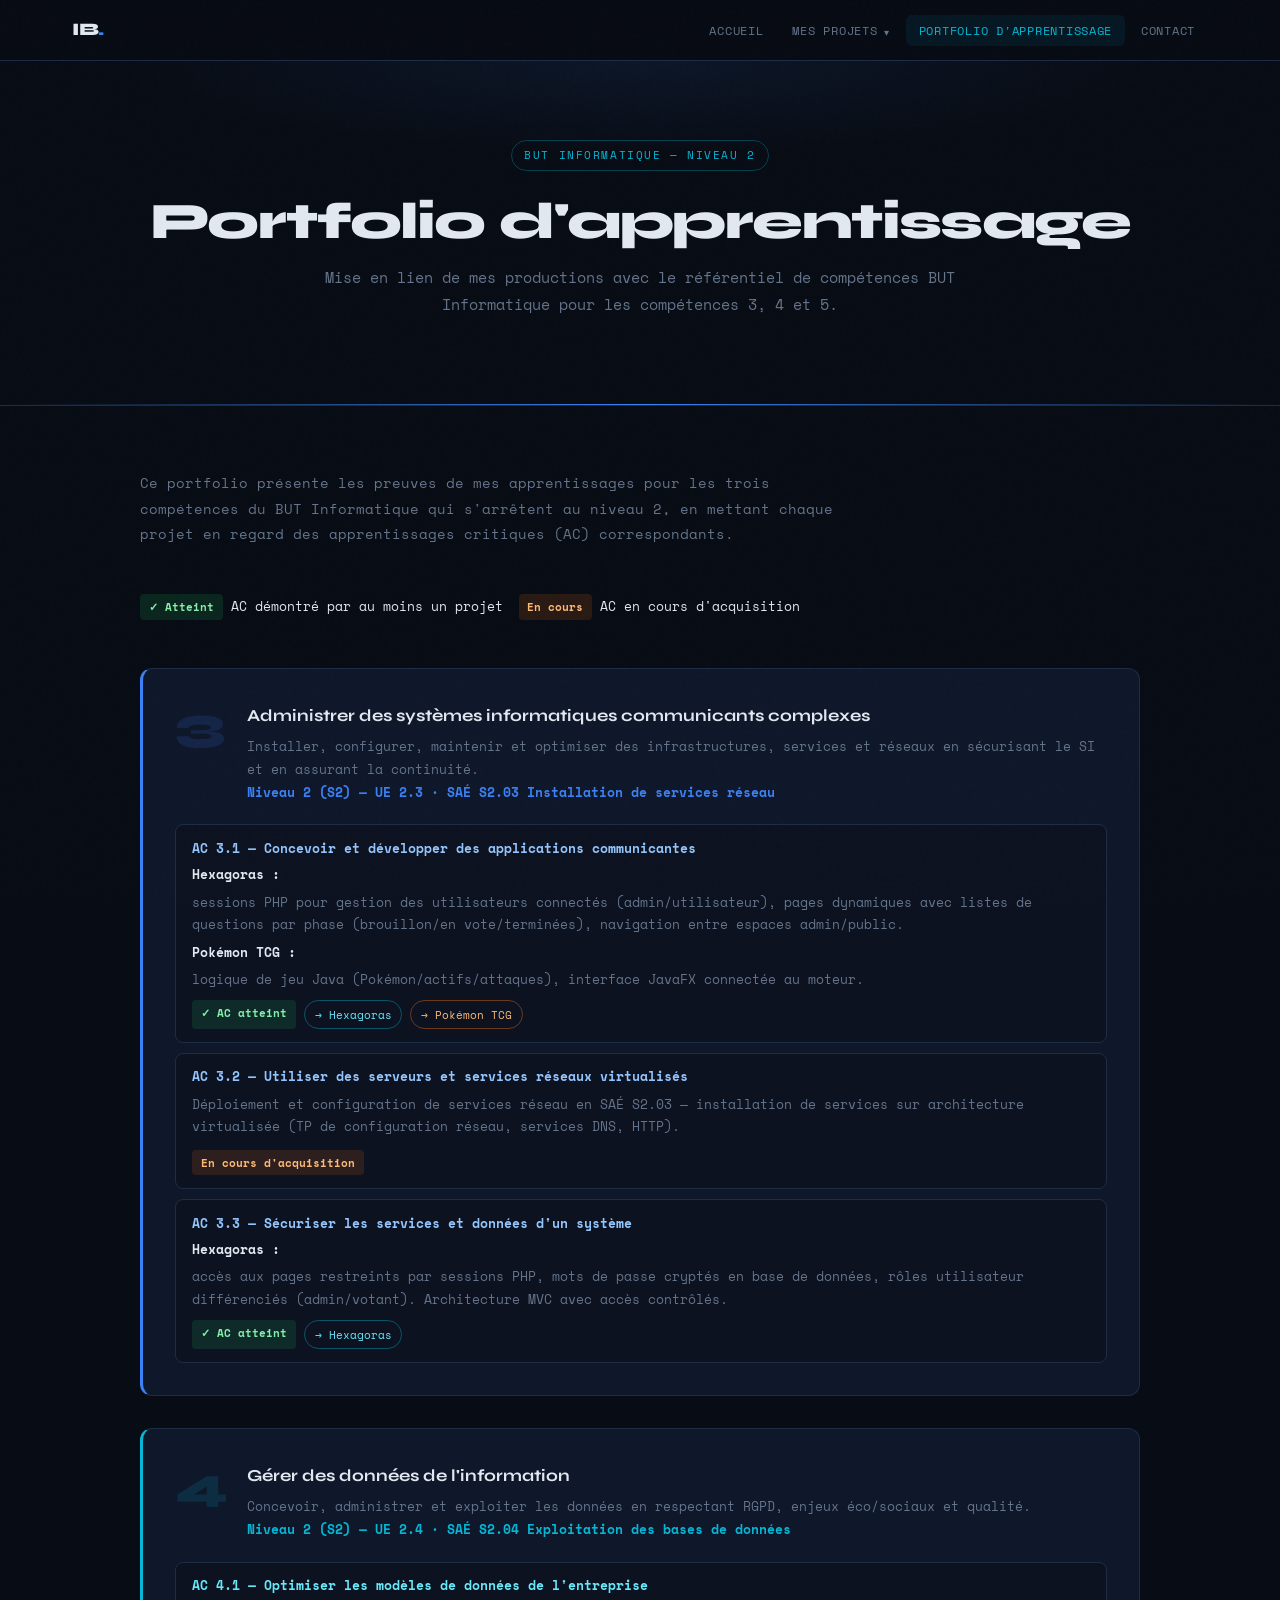
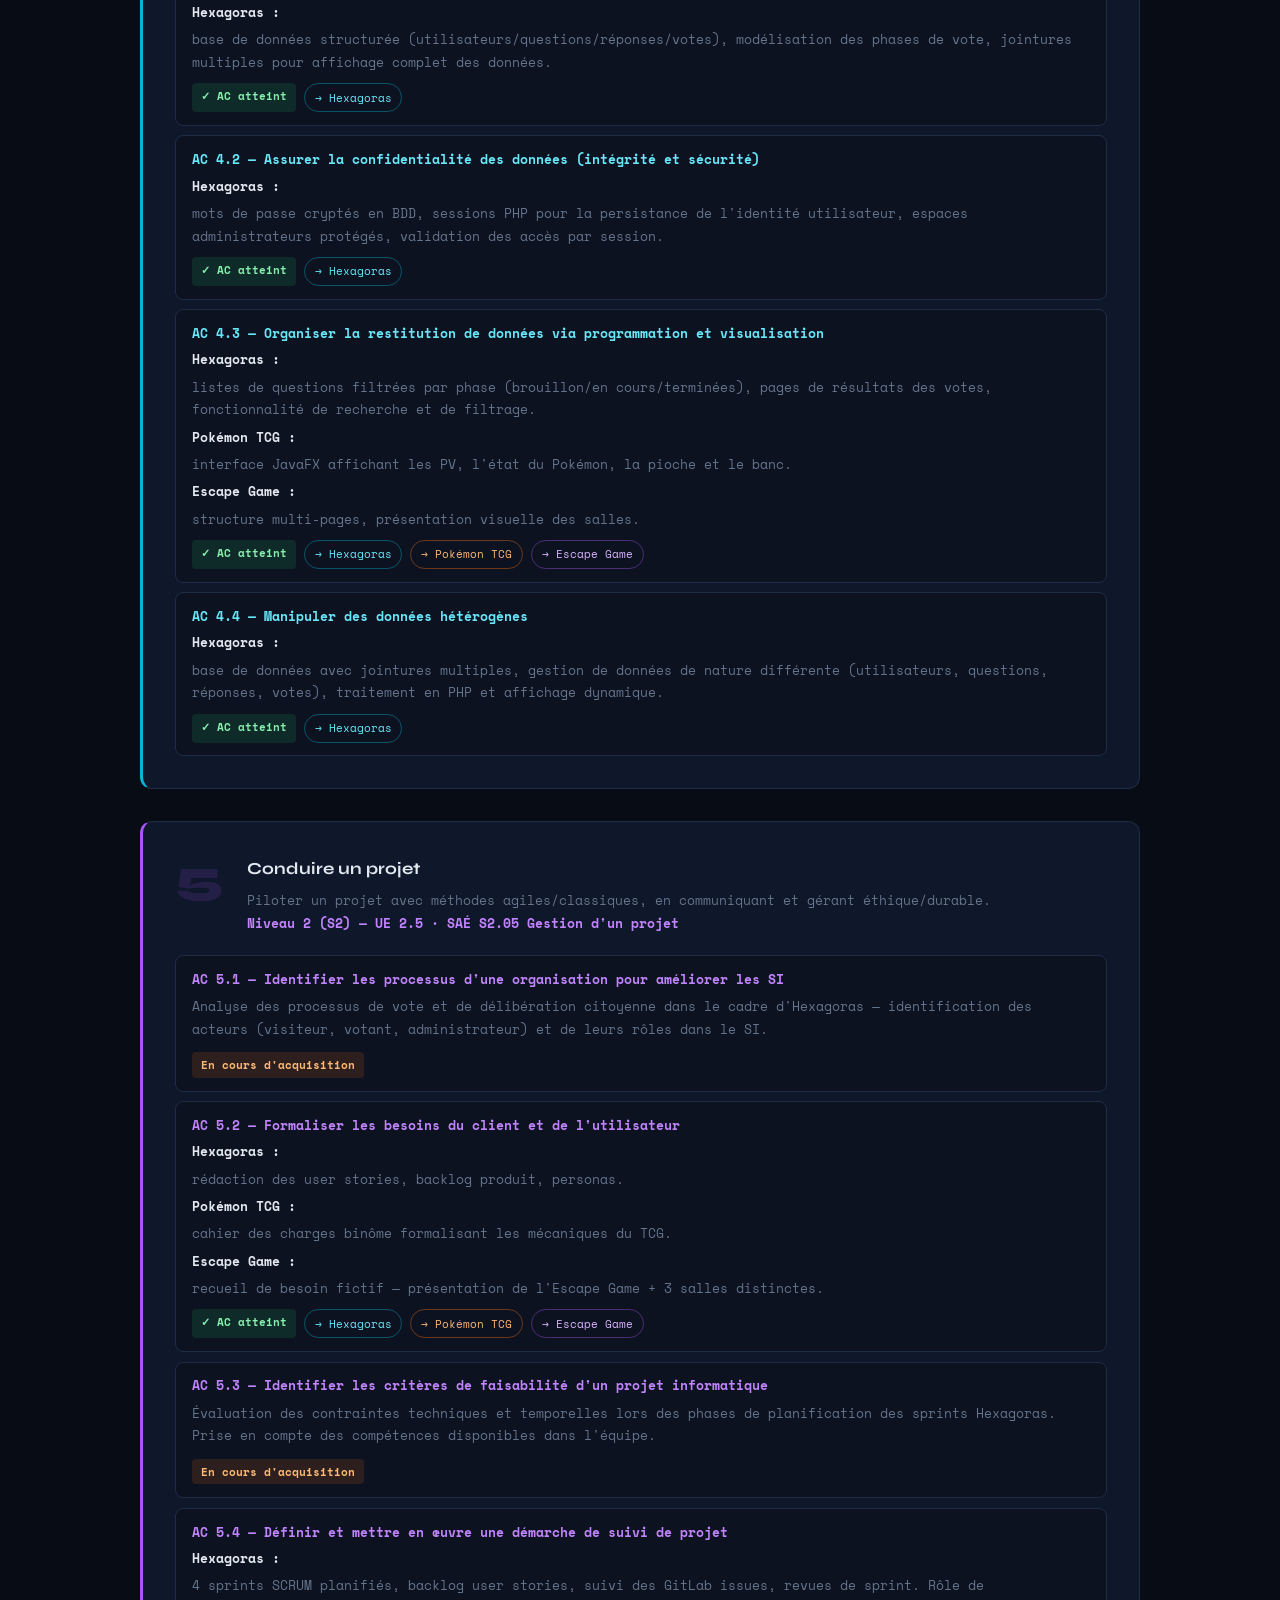
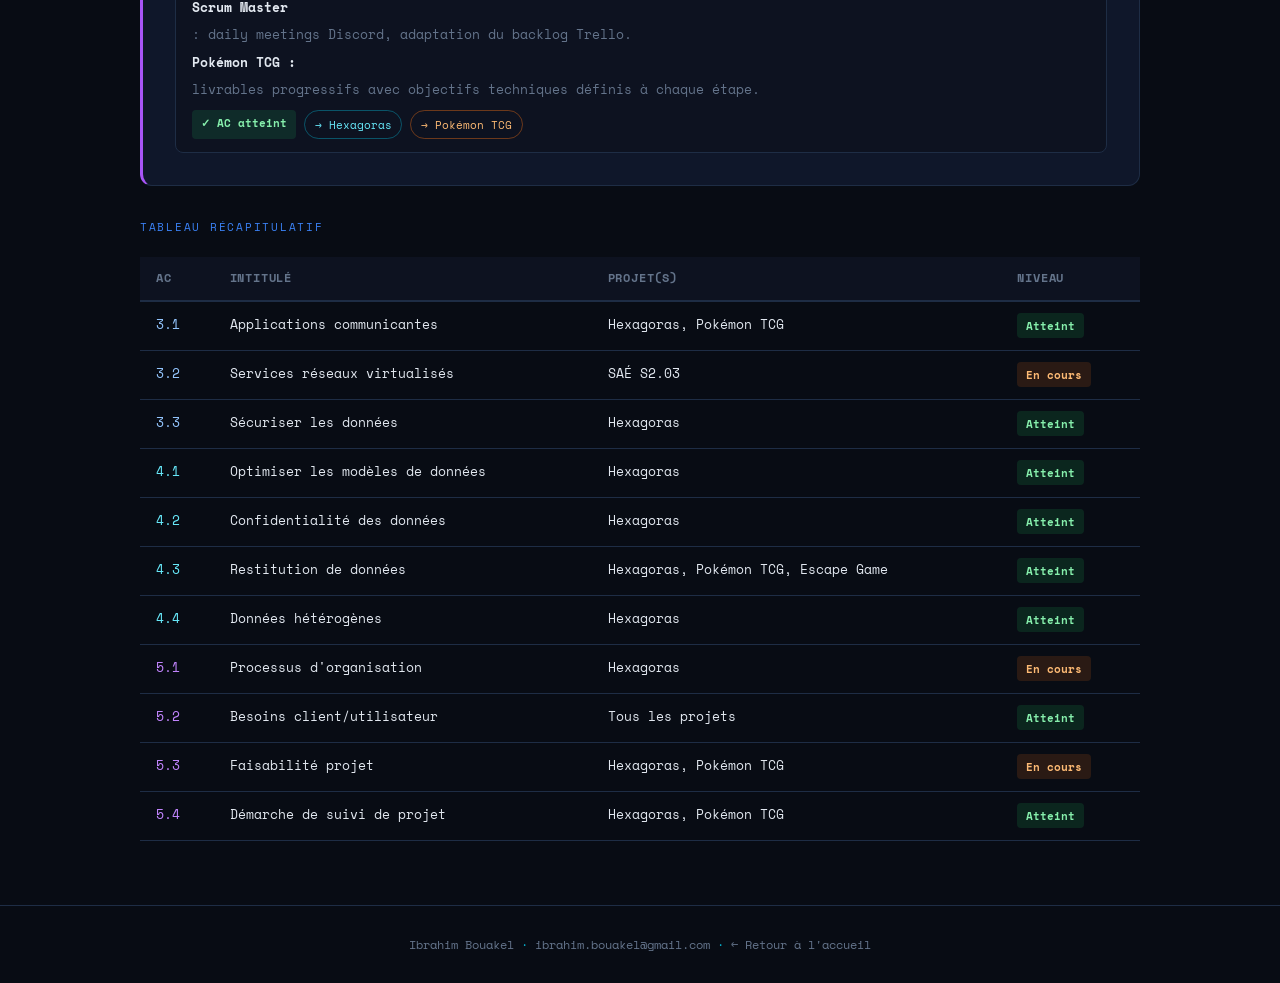
==== competences.html @ 37738110 "Add files via upload" ====
<!DOCTYPE html>
<html lang="fr">
<head>
  <meta charset="UTF-8" />
  <meta name="viewport" content="width=device-width, initial-scale=1.0" />
  <title>Portfolio d'apprentissage — Ibrahim Bouakel</title>
  <link rel="stylesheet" href="style.css" />
</head>
<body>

<!-- ═══ NAV ══════════════════════════════════════════════ -->
<nav>
  <div class="nav-inner">
    <a href="accueil.html" class="nav-logo">IB<span>.</span></a>
    <ul class="nav-links" id="navLinks">
      <li><a href="accueil.html">Accueil</a></li>
      <li class="nav-dropdown" id="ddProjects">
        <a href="projets.html">Mes Projets</a>
        <div class="dropdown-menu">
          <a href="projets.html#hexagoras">Hexagoras</a>
          <a href="projets.html#pokemon">Pokémon TCG</a>
          <a href="projets.html#escape">Escape Game</a>
        </div>
      </li>
      <li><a href="competences.html" class="active">Portfolio d'apprentissage</a></li>
      <li><a href="contact.html">Contact</a></li>
    </ul>
    <div class="nav-hamburger" onclick="toggleMenu()" id="hamburger">
      <span></span><span></span><span></span>
    </div>
  </div>
</nav>

<div class="page-wrap">

  <!-- Sub-hero -->
  <div class="sub-hero">
    <div class="tag-label fu">BUT Informatique — Niveau 2</div>
    <h1 class="hero-title fu fu1" style="font-size:clamp(1.8rem,5vw,3.2rem)">Portfolio d'apprentissage</h1>
    <p class="hero-sub fu fu2" style="max-width:640px">Mise en lien de mes productions avec le référentiel de compétences BUT Informatique pour les compétences 3, 4 et 5.</p>
  </div>

  <section>
    <div class="container">

      <p style="color:var(--muted);font-size:.9rem;max-width:700px;margin-bottom:3rem">Ce portfolio présente les preuves de mes apprentissages pour les trois compétences du BUT Informatique qui s'arrêtent au niveau 2, en mettant chaque projet en regard des apprentissages critiques (AC) correspondants.</p>

      <!-- ─── Légende rapide ──────────────────────── -->
      <div style="display:flex;gap:1rem;flex-wrap:wrap;margin-bottom:3rem;font-size:.82rem">
        <div style="display:flex;align-items:center;gap:.5rem"><span class="level-badge level-ok">✓ Atteint</span> AC démontré par au moins un projet</div>
        <div style="display:flex;align-items:center;gap:.5rem"><span class="level-badge level-partial">En cours</span> AC en cours d'acquisition</div>
      </div>

      <!-- ═══ COMPÉTENCE 3 ═══════════════════════════ -->
      <div class="comp-card c3" id="comp3">
        <div class="comp-header">
          <div class="comp-num c3">3</div>
          <div class="comp-info">
            <h3>Administrer des systèmes informatiques communicants complexes</h3>
            <p>Installer, configurer, maintenir et optimiser des infrastructures, services et réseaux en sécurisant le SI et en assurant la continuité.<br>
            <strong style="color:var(--accent);font-size:.8rem">Niveau 2 (S2) — UE 2.3 · SAÉ S2.03 Installation de services réseau</strong></p>
          </div>
        </div>
        <div class="comp-ac-grid">

          <div class="comp-ac">
            <strong style="color:#93c5fd">AC 3.1 — Concevoir et développer des applications communicantes</strong>
            <p><strong style="color:var(--text)">Hexagoras :</strong> sessions PHP pour gestion des utilisateurs connectés (admin/utilisateur), pages dynamiques avec listes de questions par phase (brouillon/en vote/terminées), navigation entre espaces admin/public.</p>
            <p style="margin-top:.35rem"><strong style="color:var(--text)">Pokémon TCG :</strong> logique de jeu Java (Pokémon/actifs/attaques), interface JavaFX connectée au moteur.</p>
            <div style="margin-top:.6rem;display:flex;gap:.5rem;flex-wrap:wrap">
              <span class="level-badge level-ok">✓ AC atteint</span>
              <a href="projets.html#hexagoras" class="tag cyan" style="text-decoration:none">→ Hexagoras</a>
              <a href="projets.html#pokemon" class="tag orange" style="text-decoration:none">→ Pokémon TCG</a>
            </div>
          </div>

          <div class="comp-ac">
            <strong style="color:#93c5fd">AC 3.2 — Utiliser des serveurs et services réseaux virtualisés</strong>
            <p>Déploiement et configuration de services réseau en SAÉ S2.03 — installation de services sur architecture virtualisée (TP de configuration réseau, services DNS, HTTP).</p>
            <div style="margin-top:.6rem">
              <span class="level-badge level-partial">En cours d'acquisition</span>
            </div>
          </div>

          <div class="comp-ac">
            <strong style="color:#93c5fd">AC 3.3 — Sécuriser les services et données d'un système</strong>
            <p><strong style="color:var(--text)">Hexagoras :</strong> accès aux pages restreints par sessions PHP, mots de passe cryptés en base de données, rôles utilisateur différenciés (admin/votant). Architecture MVC avec accès contrôlés.</p>
            <div style="margin-top:.6rem;display:flex;gap:.5rem;flex-wrap:wrap">
              <span class="level-badge level-ok">✓ AC atteint</span>
              <a href="projets.html#hexagoras" class="tag cyan" style="text-decoration:none">→ Hexagoras</a>
            </div>
          </div>

        </div>
      </div>

      <!-- ═══ COMPÉTENCE 4 ═══════════════════════════ -->
      <div class="comp-card c4" id="comp4">
        <div class="comp-header">
          <div class="comp-num c4">4</div>
          <div class="comp-info">
            <h3>Gérer des données de l'information</h3>
            <p>Concevoir, administrer et exploiter les données en respectant RGPD, enjeux éco/sociaux et qualité.<br>
            <strong style="color:var(--accent2);font-size:.8rem">Niveau 2 (S2) — UE 2.4 · SAÉ S2.04 Exploitation des bases de données</strong></p>
          </div>
        </div>
        <div class="comp-ac-grid">

          <div class="comp-ac">
            <strong style="color:#67e8f9">AC 4.1 — Optimiser les modèles de données de l'entreprise</strong>
            <p><strong style="color:var(--text)">Hexagoras :</strong> base de données structurée (utilisateurs/questions/réponses/votes), modélisation des phases de vote, jointures multiples pour affichage complet des données.</p>
            <div style="margin-top:.6rem;display:flex;gap:.5rem;flex-wrap:wrap">
              <span class="level-badge level-ok">✓ AC atteint</span>
              <a href="projets.html#hexagoras" class="tag cyan" style="text-decoration:none">→ Hexagoras</a>
            </div>
          </div>

          <div class="comp-ac">
            <strong style="color:#67e8f9">AC 4.2 — Assurer la confidentialité des données (intégrité et sécurité)</strong>
            <p><strong style="color:var(--text)">Hexagoras :</strong> mots de passe cryptés en BDD, sessions PHP pour la persistance de l'identité utilisateur, espaces administrateurs protégés, validation des accès par session.</p>
            <div style="margin-top:.6rem;display:flex;gap:.5rem;flex-wrap:wrap">
              <span class="level-badge level-ok">✓ AC atteint</span>
              <a href="projets.html#hexagoras" class="tag cyan" style="text-decoration:none">→ Hexagoras</a>
            </div>
          </div>

          <div class="comp-ac">
            <strong style="color:#67e8f9">AC 4.3 — Organiser la restitution de données via programmation et visualisation</strong>
            <p><strong style="color:var(--text)">Hexagoras :</strong> listes de questions filtrées par phase (brouillon/en cours/terminées), pages de résultats des votes, fonctionnalité de recherche et de filtrage.</p>
            <p style="margin-top:.35rem"><strong style="color:var(--text)">Pokémon TCG :</strong> interface JavaFX affichant les PV, l'état du Pokémon, la pioche et le banc.</p>
            <p style="margin-top:.35rem"><strong style="color:var(--text)">Escape Game :</strong> structure multi-pages, présentation visuelle des salles.</p>
            <div style="margin-top:.6rem;display:flex;gap:.5rem;flex-wrap:wrap">
              <span class="level-badge level-ok">✓ AC atteint</span>
              <a href="projets.html#hexagoras" class="tag cyan" style="text-decoration:none">→ Hexagoras</a>
              <a href="projets.html#pokemon" class="tag orange" style="text-decoration:none">→ Pokémon TCG</a>
              <a href="projets.html#escape" class="tag purple" style="text-decoration:none">→ Escape Game</a>
            </div>
          </div>

          <div class="comp-ac">
            <strong style="color:#67e8f9">AC 4.4 — Manipuler des données hétérogènes</strong>
            <p><strong style="color:var(--text)">Hexagoras :</strong> base de données avec jointures multiples, gestion de données de nature différente (utilisateurs, questions, réponses, votes), traitement en PHP et affichage dynamique.</p>
            <div style="margin-top:.6rem;display:flex;gap:.5rem;flex-wrap:wrap">
              <span class="level-badge level-ok">✓ AC atteint</span>
              <a href="projets.html#hexagoras" class="tag cyan" style="text-decoration:none">→ Hexagoras</a>
            </div>
          </div>

        </div>
      </div>

      <!-- ═══ COMPÉTENCE 5 ═══════════════════════════ -->
      <div class="comp-card c5" id="comp5">
        <div class="comp-header">
          <div class="comp-num c5">5</div>
          <div class="comp-info">
            <h3>Conduire un projet</h3>
            <p>Piloter un projet avec méthodes agiles/classiques, en communiquant et gérant éthique/durable.<br>
            <strong style="color:#c084fc;font-size:.8rem">Niveau 2 (S2) — UE 2.5 · SAÉ S2.05 Gestion d'un projet</strong></p>
          </div>
        </div>
        <div class="comp-ac-grid">

          <div class="comp-ac">
            <strong style="color:#c084fc">AC 5.1 — Identifier les processus d'une organisation pour améliorer les SI</strong>
            <p>Analyse des processus de vote et de délibération citoyenne dans le cadre d'Hexagoras — identification des acteurs (visiteur, votant, administrateur) et de leurs rôles dans le SI.</p>
            <div style="margin-top:.6rem">
              <span class="level-badge level-partial">En cours d'acquisition</span>
            </div>
          </div>

          <div class="comp-ac">
            <strong style="color:#c084fc">AC 5.2 — Formaliser les besoins du client et de l'utilisateur</strong>
            <p><strong style="color:var(--text)">Hexagoras :</strong> rédaction des user stories, backlog produit, personas.</p>
            <p style="margin-top:.35rem"><strong style="color:var(--text)">Pokémon TCG :</strong> cahier des charges binôme formalisant les mécaniques du TCG.</p>
            <p style="margin-top:.35rem"><strong style="color:var(--text)">Escape Game :</strong> recueil de besoin fictif — présentation de l'Escape Game + 3 salles distinctes.</p>
            <div style="margin-top:.6rem;display:flex;gap:.5rem;flex-wrap:wrap">
              <span class="level-badge level-ok">✓ AC atteint</span>
              <a href="projets.html#hexagoras" class="tag cyan" style="text-decoration:none">→ Hexagoras</a>
              <a href="projets.html#pokemon" class="tag orange" style="text-decoration:none">→ Pokémon TCG</a>
              <a href="projets.html#escape" class="tag purple" style="text-decoration:none">→ Escape Game</a>
            </div>
          </div>

          <div class="comp-ac">
            <strong style="color:#c084fc">AC 5.3 — Identifier les critères de faisabilité d'un projet informatique</strong>
            <p>Évaluation des contraintes techniques et temporelles lors des phases de planification des sprints Hexagoras. Prise en compte des compétences disponibles dans l'équipe.</p>
            <div style="margin-top:.6rem">
              <span class="level-badge level-partial">En cours d'acquisition</span>
            </div>
          </div>

          <div class="comp-ac">
            <strong style="color:#c084fc">AC 5.4 — Définir et mettre en œuvre une démarche de suivi de projet</strong>
            <p><strong style="color:var(--text)">Hexagoras :</strong> 4 sprints SCRUM planifiés, backlog user stories, suivi des GitLab issues, revues de sprint. Rôle de <strong style="color:var(--text)">Scrum Master</strong> : daily meetings Discord, adaptation du backlog Trello.</p>
            <p style="margin-top:.35rem"><strong style="color:var(--text)">Pokémon TCG :</strong> livrables progressifs avec objectifs techniques définis à chaque étape.</p>
            <div style="margin-top:.6rem;display:flex;gap:.5rem;flex-wrap:wrap">
              <span class="level-badge level-ok">✓ AC atteint</span>
              <a href="projets.html#hexagoras" class="tag cyan" style="text-decoration:none">→ Hexagoras</a>
              <a href="projets.html#pokemon" class="tag orange" style="text-decoration:none">→ Pokémon TCG</a>
            </div>
          </div>

        </div>
      </div>

      <!-- ─── Tableau récapitulatif ───────────────── -->
      <div style="margin-top:1.5rem">
        <div class="section-label" style="margin-bottom:1.25rem">Tableau récapitulatif</div>
        <div style="overflow-x:auto">
          <table class="data-table">
            <thead>
              <tr>
                <th>AC</th>
                <th>Intitulé</th>
                <th>Projet(s)</th>
                <th>Niveau</th>
              </tr>
            </thead>
            <tbody>
              <tr><td style="color:#93c5fd">3.1</td><td>Applications communicantes</td><td>Hexagoras, Pokémon TCG</td><td><span class="level-badge level-ok">Atteint</span></td></tr>
              <tr><td style="color:#93c5fd">3.2</td><td>Services réseaux virtualisés</td><td>SAÉ S2.03</td><td><span class="level-badge level-partial">En cours</span></td></tr>
              <tr><td style="color:#93c5fd">3.3</td><td>Sécuriser les données</td><td>Hexagoras</td><td><span class="level-badge level-ok">Atteint</span></td></tr>
              <tr><td style="color:#67e8f9">4.1</td><td>Optimiser les modèles de données</td><td>Hexagoras</td><td><span class="level-badge level-ok">Atteint</span></td></tr>
              <tr><td style="color:#67e8f9">4.2</td><td>Confidentialité des données</td><td>Hexagoras</td><td><span class="level-badge level-ok">Atteint</span></td></tr>
              <tr><td style="color:#67e8f9">4.3</td><td>Restitution de données</td><td>Hexagoras, Pokémon TCG, Escape Game</td><td><span class="level-badge level-ok">Atteint</span></td></tr>
              <tr><td style="color:#67e8f9">4.4</td><td>Données hétérogènes</td><td>Hexagoras</td><td><span class="level-badge level-ok">Atteint</span></td></tr>
              <tr><td style="color:#c084fc">5.1</td><td>Processus d'organisation</td><td>Hexagoras</td><td><span class="level-badge level-partial">En cours</span></td></tr>
              <tr><td style="color:#c084fc">5.2</td><td>Besoins client/utilisateur</td><td>Tous les projets</td><td><span class="level-badge level-ok">Atteint</span></td></tr>
              <tr><td style="color:#c084fc">5.3</td><td>Faisabilité projet</td><td>Hexagoras, Pokémon TCG</td><td><span class="level-badge level-partial">En cours</span></td></tr>
              <tr><td style="color:#c084fc">5.4</td><td>Démarche de suivi de projet</td><td>Hexagoras, Pokémon TCG</td><td><span class="level-badge level-ok">Atteint</span></td></tr>
            </tbody>
          </table>
        </div>
      </div>

    </div>
  </section>
</div><!-- /page-wrap -->

<footer>
  <p>Ibrahim Bouakel <span class="dot">·</span>
    <a href="mailto:ibrahim.bouakel@gmail.com">ibrahim.bouakel@gmail.com</a>
    <span class="dot">·</span>
    <a href="accueil.html">← Retour à l'accueil</a>
  </p>
</footer>

<script src="nav.js"></script>
</body>
</html>
---- style.css ----
/* ═══════════════════════════════════════════════════
   IBRAHIM BOUAKEL — PORTFOLIO
   style.css
═══════════════════════════════════════════════════ */

@import url('https://fonts.googleapis.com/css2?family=Space+Mono:ital,wght@0,400;0,700;1,400&family=Syne:wght@400;600;700;800&display=swap');

/* ─── Variables ──────────────────────────────────── */
:root {
  --bg:        #080c14;
  --bg2:       #0d1220;
  --bg3:       #111827;
  --border:    #1e2d45;
  --accent:    #3b82f6;
  --accent2:   #06b6d4;
  --purple:    #a855f7;
  --green:     #22c55e;
  --orange:    #f97316;
  --red:       #ef4444;
  --text:      #e2e8f0;
  --muted:     #64748b;
  --card:      #0f172a;
  --glow:      rgba(59,130,246,0.15);
  --font-head: 'Syne', sans-serif;
  --font-mono: 'Space Mono', monospace;
  --nav-h:     60px;
  --radius:    12px;
  --transition: all 0.22s ease;
}

/* ─── Reset ──────────────────────────────────────── */
*, *::before, *::after { box-sizing: border-box; margin: 0; padding: 0; }
html { scroll-behavior: smooth; }
body {
  background: var(--bg);
  color: var(--text);
  font-family: var(--font-mono);
  font-size: 15px;
  line-height: 1.75;
  overflow-x: hidden;
  min-height: 100vh;
}
a { color: var(--accent2); text-decoration: none; }
a:hover { text-decoration: underline; }
img { max-width: 100%; display: block; }
ul { list-style: none; }

/* Noise overlay */
body::before {
  content: '';
  position: fixed; inset: 0;
  background-image: url("data:image/svg+xml,%3Csvg viewBox='0 0 256 256' xmlns='http://www.w3.org/2000/svg'%3E%3Cfilter id='n'%3E%3CfeTurbulence type='fractalNoise' baseFrequency='0.9' numOctaves='4' stitchTiles='stitch'/%3E%3C/filter%3E%3Crect width='100%25' height='100%25' filter='url(%23n)' opacity='0.04'/%3E%3C/svg%3E");
  pointer-events: none;
  z-index: 9999;
  opacity: 0.35;
}

/* ─── Navigation ─────────────────────────────────── */
nav {
  position: fixed; top: 0; left: 0; right: 0;
  z-index: 1000;
  background: rgba(8,12,20,0.88);
  backdrop-filter: blur(18px);
  border-bottom: 1px solid var(--border);
}
.nav-inner {
  max-width: 1200px;
  margin: 0 auto;
  display: flex;
  align-items: center;
  justify-content: space-between;
  height: var(--nav-h);
  padding: 0 2rem;
}
.nav-logo {
  font-family: var(--font-head);
  font-weight: 800;
  font-size: 1.1rem;
  color: var(--text);
  letter-spacing: -0.02em;
  text-decoration: none !important;
}
.nav-logo span { color: var(--accent); }
.nav-links {
  display: flex;
  gap: 0.2rem;
  align-items: center;
}
.nav-links a {
  color: var(--muted);
  font-size: 0.77rem;
  letter-spacing: 0.06em;
  text-transform: uppercase;
  padding: 0.4rem 0.8rem;
  border-radius: 6px;
  transition: var(--transition);
  white-space: nowrap;
}
.nav-links a:hover {
  color: var(--text);
  background: var(--border);
  text-decoration: none;
}
.nav-links a.active {
  color: var(--accent2);
  background: rgba(6,182,212,0.08);
}

/* Dropdown */
.nav-dropdown { position: relative; }
.nav-dropdown > a::after { content: ' ▾'; font-size: 0.6rem; }
.dropdown-menu {
  display: none;
  position: absolute;
  top: calc(100% + 6px); left: 0;
  min-width: 190px;
  background: var(--bg2);
  border: 1px solid var(--border);
  border-radius: 8px;
  padding: 0.4rem;
  box-shadow: 0 8px 32px rgba(0,0,0,0.5);
}
.nav-dropdown:hover .dropdown-menu { display: block; }
.dropdown-menu a {
  display: block;
  padding: 0.5rem 0.75rem;
  border-radius: 5px;
  font-size: 0.77rem;
  color: var(--muted);
  text-transform: none;
  letter-spacing: 0;
}
.dropdown-menu a:hover { color: var(--text); background: var(--border); }

/* Hamburger */
.nav-hamburger {
  display: none;
  flex-direction: column;
  gap: 5px;
  cursor: pointer;
  padding: 4px;
}
.nav-hamburger span {
  display: block; width: 22px; height: 2px;
  background: var(--text); border-radius: 2px;
  transition: var(--transition);
}

/* ─── Page wrapper ───────────────────────────────── */
.page-wrap { padding-top: var(--nav-h); min-height: 100vh; }

/* ─── Hero Banner ────────────────────────────────── */
.hero {
  position: relative;
  overflow: hidden;
  padding: 7rem 2rem 5.5rem;
  text-align: center;
  background: radial-gradient(ellipse 80% 55% at 50% 0%, rgba(59,130,246,0.12) 0%, transparent 70%);
}
.hero::after {
  content: '';
  position: absolute;
  bottom: 0; left: 0; right: 0;
  height: 1px;
  background: linear-gradient(90deg, transparent, var(--accent), var(--accent2), transparent);
}
.hero-grid {
  position: absolute; inset: 0;
  background-image:
    linear-gradient(rgba(59,130,246,0.04) 1px, transparent 1px),
    linear-gradient(90deg, rgba(59,130,246,0.04) 1px, transparent 1px);
  background-size: 60px 60px;
  pointer-events: none;
}

/* Sub-page hero */
.sub-hero {
  padding: 5rem 2rem 3.5rem;
  text-align: center;
  background: radial-gradient(ellipse 60% 40% at 50% 0%, rgba(59,130,246,0.09) 0%, transparent 70%);
  border-bottom: 1px solid var(--border);
  position: relative;
}
.sub-hero::after {
  content: '';
  position: absolute;
  bottom: 0; left: 0; right: 0; height: 1px;
  background: linear-gradient(90deg, transparent, var(--accent), transparent);
}

/* ─── Typography helpers ─────────────────────────── */
.tag-label {
  display: inline-block;
  font-size: 0.7rem;
  letter-spacing: 0.14em;
  text-transform: uppercase;
  color: var(--accent2);
  border: 1px solid rgba(6,182,212,0.3);
  padding: 0.28rem 0.75rem;
  border-radius: 100px;
  margin-bottom: 1.5rem;
}
h1.hero-title {
  font-family: var(--font-head);
  font-size: clamp(2.4rem, 6vw, 4.5rem);
  font-weight: 800;
  line-height: 1.05;
  letter-spacing: -0.03em;
  margin-bottom: 1rem;
  position: relative;
}
h1.hero-title .grad {
  display: block;
  background: linear-gradient(135deg, var(--accent), var(--accent2));
  -webkit-background-clip: text;
  -webkit-text-fill-color: transparent;
  background-clip: text;
}
.hero-sub {
  color: var(--muted);
  font-size: 0.95rem;
  max-width: 520px;
  margin: 0 auto 2rem;
  position: relative;
}

.section-label {
  font-size: 0.68rem;
  letter-spacing: 0.16em;
  text-transform: uppercase;
  color: var(--accent);
  margin-bottom: 0.4rem;
}
.section-title {
  font-family: var(--font-head);
  font-size: clamp(1.5rem, 3vw, 2.1rem);
  font-weight: 800;
  letter-spacing: -0.025em;
  margin-bottom: 0.4rem;
}
.section-sub { color: var(--muted); font-size: 0.88rem; margin-bottom: 2.5rem; }
hr.divider { border: none; border-top: 1px solid var(--border); margin: 1.5rem 0; }

/* ─── Buttons ────────────────────────────────────── */
.btn {
  display: inline-flex;
  align-items: center;
  gap: 0.45rem;
  padding: 0.62rem 1.35rem;
  border-radius: 8px;
  font-family: var(--font-mono);
  font-size: 0.8rem;
  font-weight: 700;
  cursor: pointer;
  transition: var(--transition);
  text-decoration: none !important;
  border: none;
}
.btn-primary {
  background: var(--accent);
  color: #fff;
}
.btn-primary:hover { background: #2563eb; transform: translateY(-1px); }
.btn-outline {
  background: transparent;
  color: var(--text);
  border: 1px solid var(--border);
}
.btn-outline:hover { border-color: var(--accent); color: var(--accent2); }
.btn-download {
  background: linear-gradient(135deg, var(--accent), var(--accent2));
  color: #fff;
}
.btn-download:hover { opacity: 0.88; transform: translateY(-1px); }
.hero-btns {
  display: flex; gap: 1rem; justify-content: center; flex-wrap: wrap;
  position: relative;
}

/* ─── Layout ─────────────────────────────────────── */
section { padding: 4rem 2rem; }
.container { max-width: 1000px; margin: 0 auto; }
.container-wide { max-width: 1200px; margin: 0 auto; }
.grid-2 { display: grid; grid-template-columns: repeat(auto-fit, minmax(280px,1fr)); gap: 1.5rem; }
.grid-3 { display: grid; grid-template-columns: repeat(auto-fit, minmax(240px,1fr)); gap: 1.5rem; }

/* ─── Cards ──────────────────────────────────────── */
.card {
  background: var(--card);
  border: 1px solid var(--border);
  border-radius: var(--radius);
  padding: 1.75rem;
  transition: var(--transition);
}
.card:hover {
  border-color: rgba(59,130,246,0.38);
  box-shadow: 0 0 32px var(--glow);
  transform: translateY(-2px);
}
.card h3 {
  font-family: var(--font-head);
  font-size: 1.05rem;
  font-weight: 700;
  margin-bottom: 0.5rem;
}
.card p { color: var(--muted); font-size: 0.87rem; }

/* ─── Badges / Tags ──────────────────────────────── */
.tags { display: flex; flex-wrap: wrap; gap: 0.45rem; margin-top: 0.9rem; }
.tag {
  font-size: 0.71rem;
  padding: 0.22rem 0.62rem;
  border-radius: 100px;
  border: 1px solid var(--border);
  color: var(--muted);
}
.tag.blue   { border-color: rgba(59,130,246,0.4);  color: #93c5fd; }
.tag.cyan   { border-color: rgba(6,182,212,0.4);   color: #67e8f9; }
.tag.green  { border-color: rgba(34,197,94,0.4);   color: #86efac; }
.tag.orange { border-color: rgba(249,115,22,0.4);  color: #fdba74; }
.tag.purple { border-color: rgba(168,85,247,0.4);  color: #d8b4fe; }
.tag.red    { border-color: rgba(239,68,68,0.4);   color: #fca5a5; }

.level-badge {
  display: inline-block;
  padding: 0.18rem 0.55rem;
  border-radius: 4px;
  font-size: 0.71rem;
  font-weight: 700;
}
.level-ok      { background: rgba(34,197,94,0.14);  color: #86efac; }
.level-partial { background: rgba(249,115,22,0.14); color: #fdba74; }

/* ─── Timeline ───────────────────────────────────── */
.timeline { position: relative; padding-left: 2rem; }
.timeline::before {
  content: '';
  position: absolute;
  left: 6px; top: 0; bottom: 0; width: 1px;
  background: linear-gradient(var(--accent), transparent);
}
.timeline-item { position: relative; margin-bottom: 2rem; }
.timeline-item::before {
  content: '';
  position: absolute;
  left: -2rem; top: 6px;
  width: 9px; height: 9px;
  border-radius: 50%;
  background: var(--accent);
  border: 2px solid var(--bg);
  box-shadow: 0 0 8px var(--accent);
}
.timeline-date  { font-size: 0.73rem; color: var(--accent2); margin-bottom: 0.2rem; }
.timeline-title { font-family: var(--font-head); font-weight: 700; font-size: 0.98rem; margin-bottom: 0.2rem; }
.timeline-sub   { font-size: 0.82rem; color: var(--muted); }

/* ─── Skill bars ─────────────────────────────────── */
.skill-item { display: flex; flex-direction: column; gap: 0.35rem; }
.skill-label { display: flex; justify-content: space-between; font-size: 0.8rem; }
.skill-bar { height: 4px; background: var(--border); border-radius: 2px; overflow: hidden; }
.skill-fill {
  height: 100%; border-radius: 2px;
  background: linear-gradient(90deg, var(--accent), var(--accent2));
}

/* ─── Carousel ───────────────────────────────────── */
.carousel-wrapper {
  position: relative;
  overflow: hidden;
  border-radius: 16px;
  border: 1px solid var(--border);
  aspect-ratio: 16 / 7;
  background: var(--bg2);
}
.carousel-track {
  display: flex; height: 100%;
  transition: transform 0.52s cubic-bezier(0.4, 0, 0.2, 1);
}
.carousel-slide {
  min-width: 100%; height: 100%;
  display: flex; align-items: center; justify-content: center;
  position: relative; overflow: hidden;
}
.carousel-bg { position: absolute; inset: 0; }
.carousel-deco { position: absolute; inset: 0; overflow: hidden; pointer-events: none; }
.carousel-content {
  position: relative; z-index: 2;
  text-align: center; padding: 2rem;
}
.carousel-content h3 {
  font-family: var(--font-head);
  font-size: clamp(1.3rem, 3vw, 2rem);
  font-weight: 800;
  margin-bottom: 0.5rem;
}
.carousel-content p { color: rgba(255,255,255,0.65); font-size: 0.88rem; }
/* Slide backgrounds */
.slide-1 .carousel-bg { background: linear-gradient(135deg,#0f172a,#1e3a5f,#0f172a); }
.slide-2 .carousel-bg { background: linear-gradient(135deg,#1a0a0a,#3d1010,#0a0a0a); }
.slide-3 .carousel-bg { background: linear-gradient(135deg,#120a1f,#2d1854,#0a0f1a); }
.slide-4 .carousel-bg { background: linear-gradient(135deg,#0a1a0f,#0d3320,#0a1510); }
.slide-5 .carousel-bg { background: linear-gradient(135deg,#1a100a,#3d1f0d,#1a0a0a); }

.carousel-btn {
  position: absolute; top: 50%; transform: translateY(-50%);
  width: 38px; height: 38px; border-radius: 50%;
  background: rgba(8,12,20,0.82); border: 1px solid var(--border);
  color: var(--text); font-size: 1.1rem; cursor: pointer;
  display: flex; align-items: center; justify-content: center;
  z-index: 10; transition: var(--transition);
}
.carousel-btn:hover { background: var(--accent); border-color: var(--accent); }
.carousel-prev { left: 1rem; }
.carousel-next { right: 1rem; }
.carousel-dots { display: flex; justify-content: center; gap: 0.5rem; margin-top: 1rem; }
.carousel-dot {
  width: 6px; height: 6px; border-radius: 50%;
  background: var(--border); cursor: pointer; transition: var(--transition);
}
.carousel-dot.active { background: var(--accent); width: 20px; border-radius: 3px; }

/* ─── Project cards ──────────────────────────────── */
.project-card {
  position: relative; overflow: hidden;
  background: var(--card); border: 1px solid var(--border);
  border-radius: 14px; cursor: pointer;
  transition: var(--transition);
  display: flex; flex-direction: column;
  text-decoration: none !important;
}
.project-card:hover {
  border-color: rgba(59,130,246,0.5);
  box-shadow: 0 8px 40px rgba(59,130,246,0.12);
  transform: translateY(-4px);
}
.project-thumb {
  width: 100%; aspect-ratio: 16/8;
  display: flex; align-items: center; justify-content: center;
  position: relative; overflow: hidden;
}
.project-body { padding: 1.4rem; flex: 1; }
.project-body h3 {
  font-family: var(--font-head);
  font-weight: 700; font-size: 1.08rem; margin-bottom: 0.4rem;
  color: var(--text);
}
.project-body p { font-size: 0.84rem; color: var(--muted); }
.project-arrow {
  position: absolute; bottom: 1.2rem; right: 1.2rem;
  width: 28px; height: 28px; border-radius: 50%;
  background: var(--accent); color: #fff;
  display: flex; align-items: center; justify-content: center;
  font-size: 0.85rem; opacity: 0; transition: var(--transition);
}
.project-card:hover .project-arrow { opacity: 1; }
.thumb-hexa   { background: linear-gradient(135deg,#0f172a,#1e3560); }
.thumb-poke   { background: linear-gradient(135deg,#1a0a0a,#3d1010); }
.thumb-escape { background: linear-gradient(135deg,#0a0f1a,#0d2040); }

/* ─── Project detail sections ────────────────────── */
.proj-detail {
  scroll-margin-top: calc(var(--nav-h) + 1rem);
  padding: 3.5rem 2rem;
  border-top: 1px solid var(--border);
}
.ac-list { display: flex; flex-direction: column; gap: 0.7rem; }
.ac-item {
  background: var(--bg2);
  border: 1px solid var(--border);
  border-left: 3px solid var(--accent);
  padding: 0.72rem 1rem;
  border-radius: 0 8px 8px 0;
}
.ac-item.c4 { border-left-color: var(--accent2); }
.ac-item.c5 { border-left-color: var(--purple); }
.ac-item strong { font-size: 0.8rem; color: var(--accent); }
.ac-item.c4 strong { color: var(--accent2); }
.ac-item.c5 strong { color: #c084fc; }
.ac-item p { font-size: 0.81rem; color: var(--muted); margin-top: 0.15rem; }

/* ─── Competence cards (apprentissage page) ──────── */
.comp-card {
  background: var(--card);
  border: 1px solid var(--border);
  border-radius: var(--radius);
  padding: 2rem;
  margin-bottom: 2rem;
}
.comp-card.c3 { border-left: 3px solid var(--accent); }
.comp-card.c4 { border-left: 3px solid var(--accent2); }
.comp-card.c5 { border-left: 3px solid var(--purple); }
.comp-header { display: flex; align-items: flex-start; gap: 1rem; margin-bottom: 1.25rem; }
.comp-num {
  font-family: var(--font-head); font-size: 3rem;
  font-weight: 800; line-height: 1; opacity: 0.14; min-width: 56px;
}
.comp-num.c3 { color: var(--accent); }
.comp-num.c4 { color: var(--accent2); }
.comp-num.c5 { color: var(--purple); }
.comp-info h3 {
  font-family: var(--font-head); font-size: 1.05rem; font-weight: 700; margin-bottom: 0.3rem;
}
.comp-info p { font-size: 0.82rem; color: var(--muted); }
.comp-ac-grid { display: flex; flex-direction: column; gap: 0.6rem; }
.comp-ac {
  background: var(--bg2);
  border: 1px solid var(--border);
  border-radius: 8px; padding: 0.8rem 1rem;
}
.comp-ac strong { display: block; font-size: 0.8rem; margin-bottom: 0.25rem; }
.comp-ac p { font-size: 0.81rem; color: var(--muted); }

/* ─── Table ──────────────────────────────────────── */
.data-table { width: 100%; border-collapse: collapse; font-size: 0.83rem; }
.data-table th {
  background: var(--bg2); padding: 0.7rem 1rem; text-align: left;
  border-bottom: 2px solid var(--border);
  font-size: 0.72rem; letter-spacing: 0.07em; text-transform: uppercase; color: var(--muted);
}
.data-table td { padding: 0.7rem 1rem; border-bottom: 1px solid var(--border); vertical-align: top; }
.data-table tr:hover td { background: rgba(255,255,255,0.02); }

/* ─── Contact ────────────────────────────────────── */
.contact-grid { display: grid; grid-template-columns: 1fr 1fr; gap: 3rem; align-items: start; }
.social-link {
  display: flex; align-items: center; gap: 1rem;
  padding: 0.95rem 1.1rem;
  background: var(--card); border: 1px solid var(--border);
  border-radius: 10px; transition: var(--transition);
  color: var(--text); text-decoration: none !important;
  margin-bottom: 0.9rem;
}
.social-link:hover { border-color: var(--accent); box-shadow: 0 0 22px var(--glow); }
.social-icon {
  width: 40px; height: 40px; border-radius: 8px;
  display: flex; align-items: center; justify-content: center;
  font-size: 1.1rem; flex-shrink: 0;
}
.social-info strong { display: block; font-size: 0.88rem; }
.social-info span   { color: var(--muted); font-size: 0.76rem; }
.cv-download-card {
  background: linear-gradient(135deg, rgba(59,130,246,0.09), rgba(6,182,212,0.09));
  border: 1px solid rgba(59,130,246,0.28);
  border-radius: var(--radius); padding: 2rem; text-align: center;
}

/* ─── Footer ─────────────────────────────────────── */
footer {
  border-top: 1px solid var(--border);
  padding: 1.75rem 2rem;
  text-align: center;
  font-size: 0.76rem;
  color: var(--muted);
}
footer a { color: var(--muted); }
footer a:hover { color: var(--accent2); }
.dot { color: var(--accent2); }

/* ─── Animations ─────────────────────────────────── */
@keyframes fadeUp {
  from { opacity: 0; transform: translateY(18px); }
  to   { opacity: 1; transform: translateY(0); }
}
.fu  { animation: fadeUp 0.55s ease both; }
.fu1 { animation-delay: 0.08s; }
.fu2 { animation-delay: 0.18s; }
.fu3 { animation-delay: 0.28s; }
.fu4 { animation-delay: 0.38s; }

/* ─── Responsive ─────────────────────────────────── */
@media (max-width: 768px) {
  .nav-links {
    display: none; flex-direction: column;
    position: absolute; top: var(--nav-h); left: 0; right: 0;
    background: var(--bg2); border-bottom: 1px solid var(--border);
    padding: 1rem 1.5rem;
  }
  .nav-links.open { display: flex; }
  .nav-hamburger  { display: flex; }
  .dropdown-menu  { position: static; border: none; background: transparent; padding-left: 1rem; display: none; }
  .nav-dropdown.open .dropdown-menu { display: block; }
  .contact-grid   { grid-template-columns: 1fr; gap: 2rem; }
  section         { padding: 2.5rem 1.25rem; }
  .carousel-wrapper { aspect-ratio: 16/9; }
}
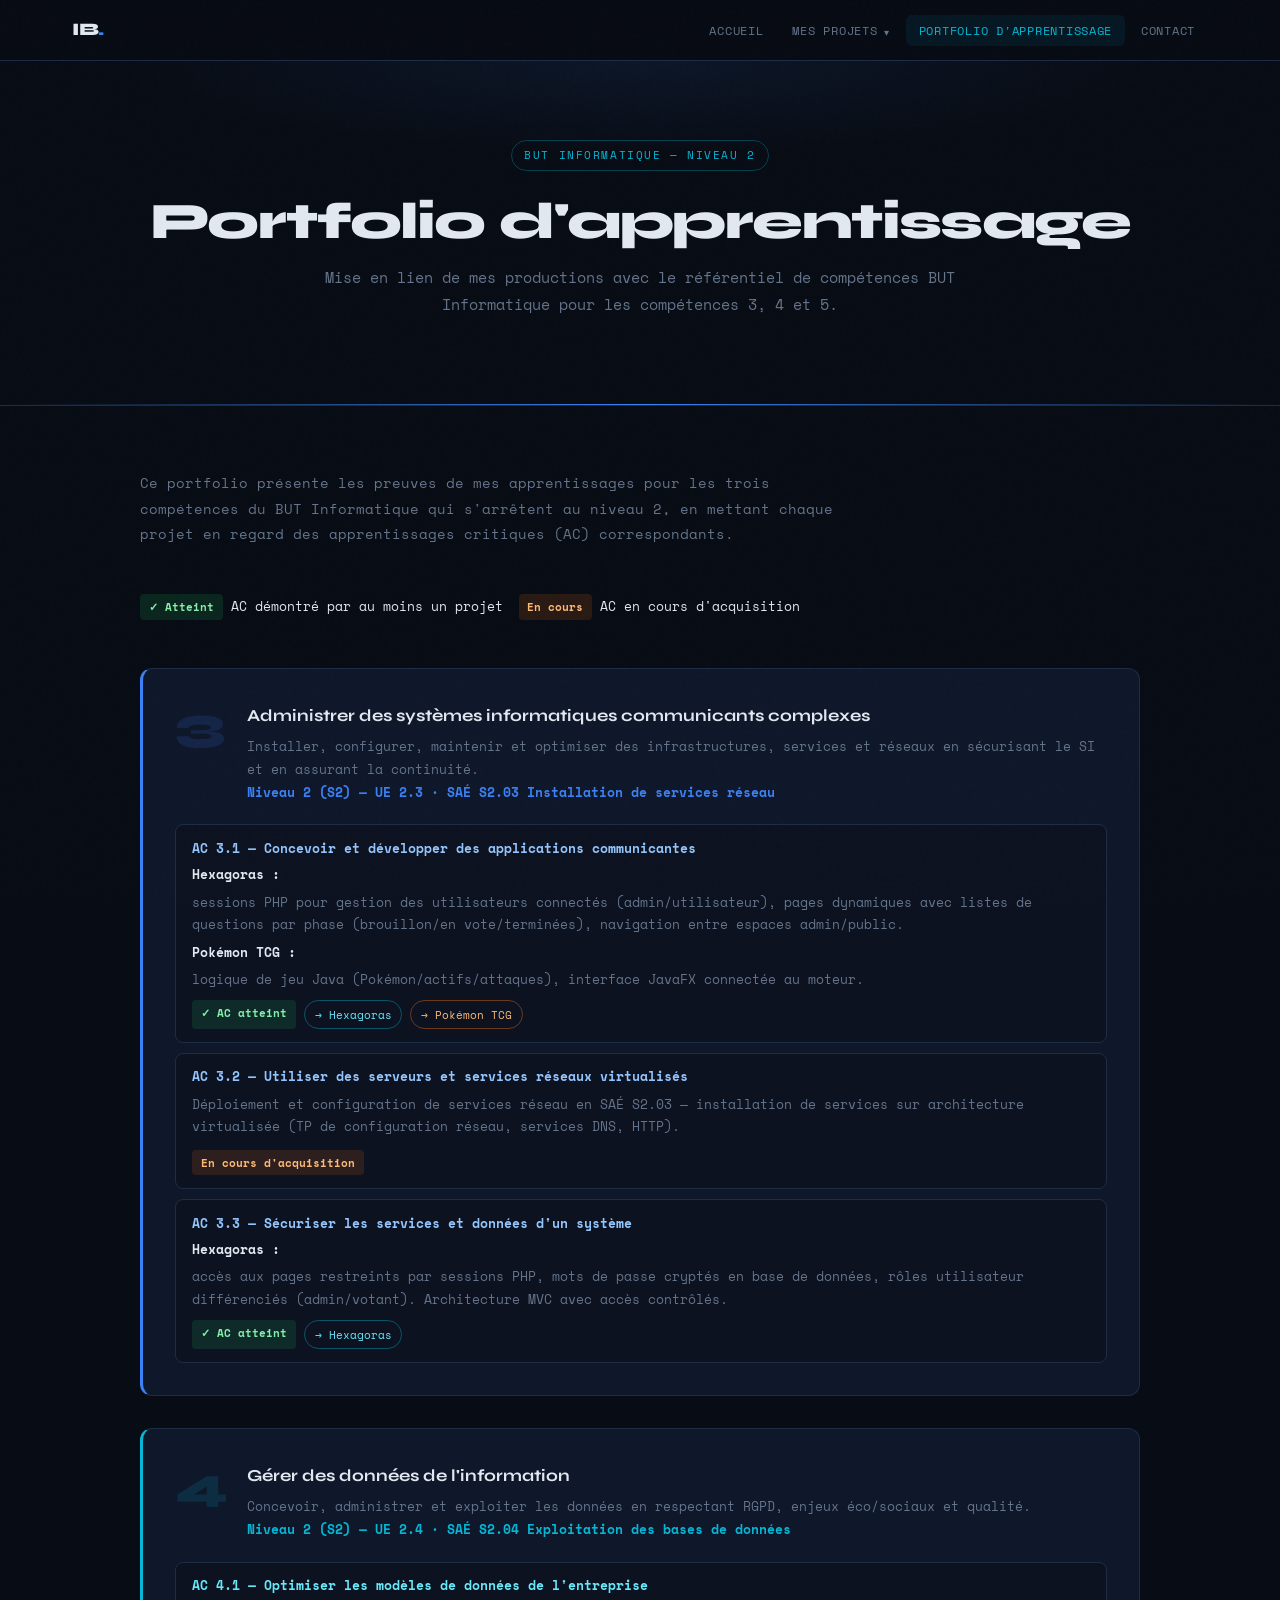
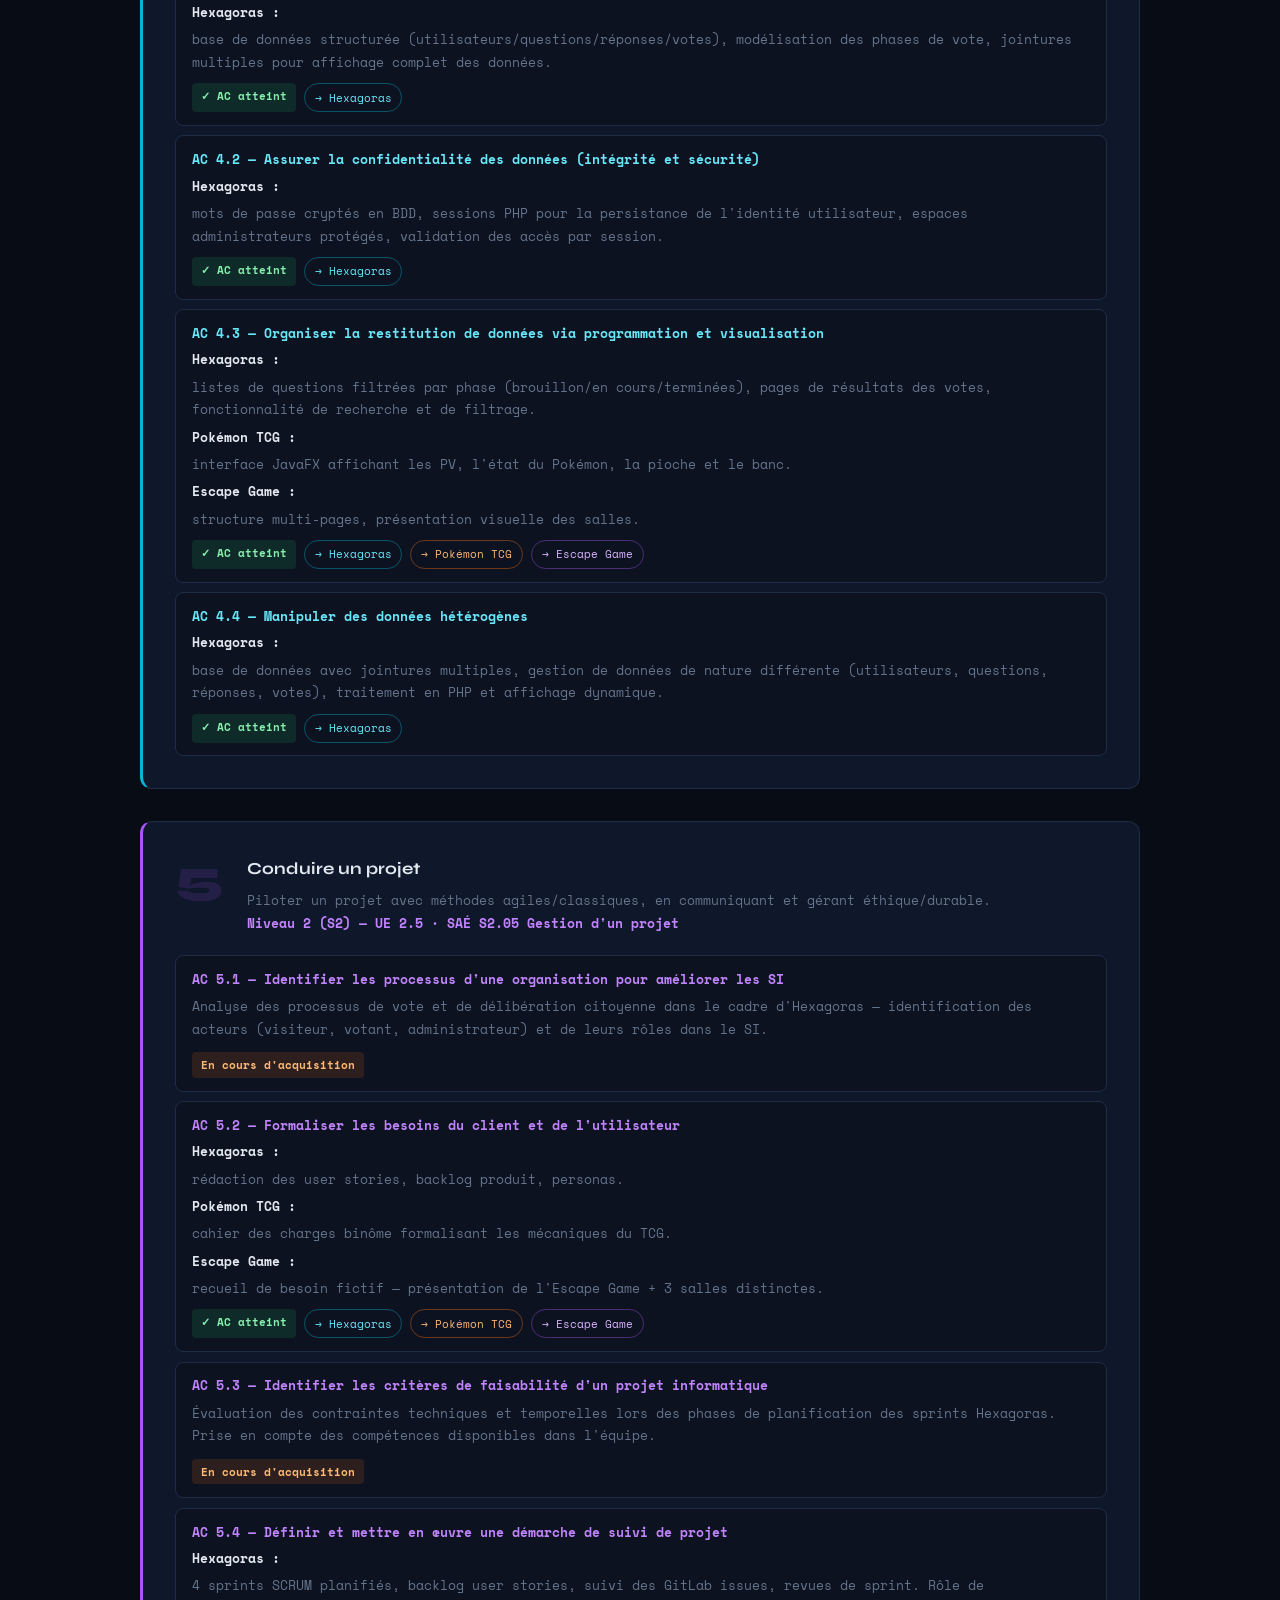
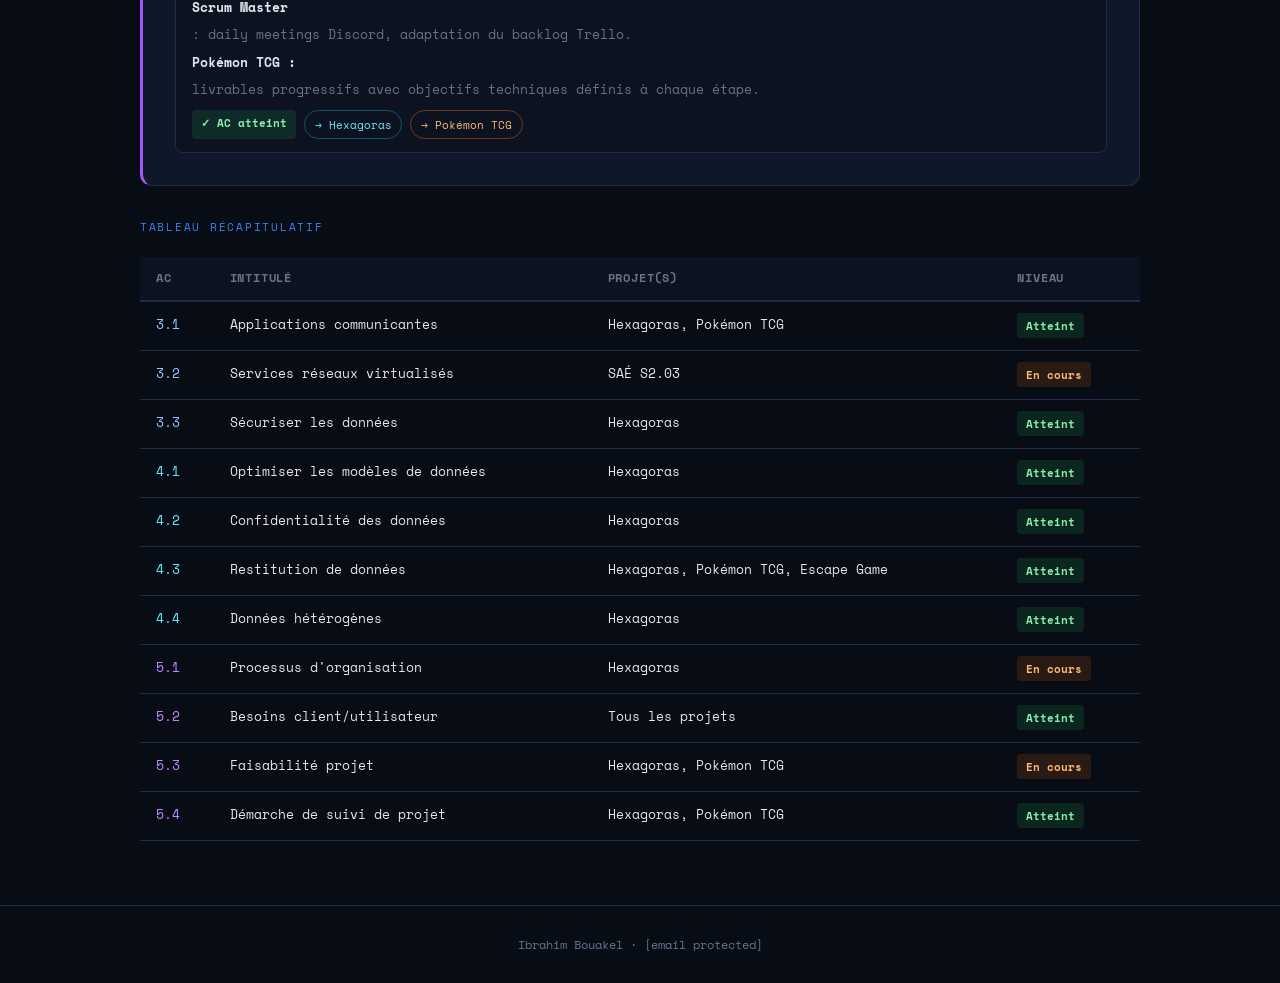
==== commit 05e5ecc3: "Update competences.html" ====
--- a/competences.html
+++ b/competences.html
@@ -7,13 +7,13 @@
   <link rel="stylesheet" href="style.css" />
 </head>
 <body>
-
+ 
 <!-- ═══ NAV ══════════════════════════════════════════════ -->
 <nav>
   <div class="nav-inner">
-    <a href="accueil.html" class="nav-logo">IB<span>.</span></a>
+    <a href="index.html" class="nav-logo">IB<span>.</span></a>
     <ul class="nav-links" id="navLinks">
-      <li><a href="accueil.html">Accueil</a></li>
+      <li><a href="index.html">Accueil</a></li>
       <li class="nav-dropdown" id="ddProjects">
         <a href="projets.html">Mes Projets</a>
         <div class="dropdown-menu">
@@ -30,27 +30,27 @@
     </div>
   </div>
 </nav>
-
+ 
 <div class="page-wrap">
-
+ 
   <!-- Sub-hero -->
   <div class="sub-hero">
     <div class="tag-label fu">BUT Informatique — Niveau 2</div>
     <h1 class="hero-title fu fu1" style="font-size:clamp(1.8rem,5vw,3.2rem)">Portfolio d'apprentissage</h1>
     <p class="hero-sub fu fu2" style="max-width:640px">Mise en lien de mes productions avec le référentiel de compétences BUT Informatique pour les compétences 3, 4 et 5.</p>
   </div>
-
+ 
   <section>
     <div class="container">
-
+ 
       <p style="color:var(--muted);font-size:.9rem;max-width:700px;margin-bottom:3rem">Ce portfolio présente les preuves de mes apprentissages pour les trois compétences du BUT Informatique qui s'arrêtent au niveau 2, en mettant chaque projet en regard des apprentissages critiques (AC) correspondants.</p>
-
+ 
       <!-- ─── Légende rapide ──────────────────────── -->
       <div style="display:flex;gap:1rem;flex-wrap:wrap;margin-bottom:3rem;font-size:.82rem">
         <div style="display:flex;align-items:center;gap:.5rem"><span class="level-badge level-ok">✓ Atteint</span> AC démontré par au moins un projet</div>
         <div style="display:flex;align-items:center;gap:.5rem"><span class="level-badge level-partial">En cours</span> AC en cours d'acquisition</div>
       </div>
-
+ 
       <!-- ═══ COMPÉTENCE 3 ═══════════════════════════ -->
       <div class="comp-card c3" id="comp3">
         <div class="comp-header">
@@ -62,7 +62,7 @@
           </div>
         </div>
         <div class="comp-ac-grid">
-
+ 
           <div class="comp-ac">
             <strong style="color:#93c5fd">AC 3.1 — Concevoir et développer des applications communicantes</strong>
             <p><strong style="color:var(--text)">Hexagoras :</strong> sessions PHP pour gestion des utilisateurs connectés (admin/utilisateur), pages dynamiques avec listes de questions par phase (brouillon/en vote/terminées), navigation entre espaces admin/public.</p>
@@ -73,7 +73,7 @@
               <a href="projets.html#pokemon" class="tag orange" style="text-decoration:none">→ Pokémon TCG</a>
             </div>
           </div>
-
+ 
           <div class="comp-ac">
             <strong style="color:#93c5fd">AC 3.2 — Utiliser des serveurs et services réseaux virtualisés</strong>
             <p>Déploiement et configuration de services réseau en SAÉ S2.03 — installation de services sur architecture virtualisée (TP de configuration réseau, services DNS, HTTP).</p>
@@ -81,7 +81,7 @@
               <span class="level-badge level-partial">En cours d'acquisition</span>
             </div>
           </div>
-
+ 
           <div class="comp-ac">
             <strong style="color:#93c5fd">AC 3.3 — Sécuriser les services et données d'un système</strong>
             <p><strong style="color:var(--text)">Hexagoras :</strong> accès aux pages restreints par sessions PHP, mots de passe cryptés en base de données, rôles utilisateur différenciés (admin/votant). Architecture MVC avec accès contrôlés.</p>
@@ -90,10 +90,10 @@
               <a href="projets.html#hexagoras" class="tag cyan" style="text-decoration:none">→ Hexagoras</a>
             </div>
           </div>
-
-        </div>
-      </div>
-
+ 
+        </div>
+      </div>
+ 
       <!-- ═══ COMPÉTENCE 4 ═══════════════════════════ -->
       <div class="comp-card c4" id="comp4">
         <div class="comp-header">
@@ -105,7 +105,7 @@
           </div>
         </div>
         <div class="comp-ac-grid">
-
+ 
           <div class="comp-ac">
             <strong style="color:#67e8f9">AC 4.1 — Optimiser les modèles de données de l'entreprise</strong>
             <p><strong style="color:var(--text)">Hexagoras :</strong> base de données structurée (utilisateurs/questions/réponses/votes), modélisation des phases de vote, jointures multiples pour affichage complet des données.</p>
@@ -114,7 +114,7 @@
               <a href="projets.html#hexagoras" class="tag cyan" style="text-decoration:none">→ Hexagoras</a>
             </div>
           </div>
-
+ 
           <div class="comp-ac">
             <strong style="color:#67e8f9">AC 4.2 — Assurer la confidentialité des données (intégrité et sécurité)</strong>
             <p><strong style="color:var(--text)">Hexagoras :</strong> mots de passe cryptés en BDD, sessions PHP pour la persistance de l'identité utilisateur, espaces administrateurs protégés, validation des accès par session.</p>
@@ -123,7 +123,7 @@
               <a href="projets.html#hexagoras" class="tag cyan" style="text-decoration:none">→ Hexagoras</a>
             </div>
           </div>
-
+ 
           <div class="comp-ac">
             <strong style="color:#67e8f9">AC 4.3 — Organiser la restitution de données via programmation et visualisation</strong>
             <p><strong style="color:var(--text)">Hexagoras :</strong> listes de questions filtrées par phase (brouillon/en cours/terminées), pages de résultats des votes, fonctionnalité de recherche et de filtrage.</p>
@@ -136,7 +136,7 @@
               <a href="projets.html#escape" class="tag purple" style="text-decoration:none">→ Escape Game</a>
             </div>
           </div>
-
+ 
           <div class="comp-ac">
             <strong style="color:#67e8f9">AC 4.4 — Manipuler des données hétérogènes</strong>
             <p><strong style="color:var(--text)">Hexagoras :</strong> base de données avec jointures multiples, gestion de données de nature différente (utilisateurs, questions, réponses, votes), traitement en PHP et affichage dynamique.</p>
@@ -145,10 +145,10 @@
               <a href="projets.html#hexagoras" class="tag cyan" style="text-decoration:none">→ Hexagoras</a>
             </div>
           </div>
-
-        </div>
-      </div>
-
+ 
+        </div>
+      </div>
+ 
       <!-- ═══ COMPÉTENCE 5 ═══════════════════════════ -->
       <div class="comp-card c5" id="comp5">
         <div class="comp-header">
@@ -160,7 +160,7 @@
           </div>
         </div>
         <div class="comp-ac-grid">
-
+ 
           <div class="comp-ac">
             <strong style="color:#c084fc">AC 5.1 — Identifier les processus d'une organisation pour améliorer les SI</strong>
             <p>Analyse des processus de vote et de délibération citoyenne dans le cadre d'Hexagoras — identification des acteurs (visiteur, votant, administrateur) et de leurs rôles dans le SI.</p>
@@ -168,7 +168,7 @@
               <span class="level-badge level-partial">En cours d'acquisition</span>
             </div>
           </div>
-
+ 
           <div class="comp-ac">
             <strong style="color:#c084fc">AC 5.2 — Formaliser les besoins du client et de l'utilisateur</strong>
             <p><strong style="color:var(--text)">Hexagoras :</strong> rédaction des user stories, backlog produit, personas.</p>
@@ -181,7 +181,7 @@
               <a href="projets.html#escape" class="tag purple" style="text-decoration:none">→ Escape Game</a>
             </div>
           </div>
-
+ 
           <div class="comp-ac">
             <strong style="color:#c084fc">AC 5.3 — Identifier les critères de faisabilité d'un projet informatique</strong>
             <p>Évaluation des contraintes techniques et temporelles lors des phases de planification des sprints Hexagoras. Prise en compte des compétences disponibles dans l'équipe.</p>
@@ -189,7 +189,7 @@
               <span class="level-badge level-partial">En cours d'acquisition</span>
             </div>
           </div>
-
+ 
           <div class="comp-ac">
             <strong style="color:#c084fc">AC 5.4 — Définir et mettre en œuvre une démarche de suivi de projet</strong>
             <p><strong style="color:var(--text)">Hexagoras :</strong> 4 sprints SCRUM planifiés, backlog user stories, suivi des GitLab issues, revues de sprint. Rôle de <strong style="color:var(--text)">Scrum Master</strong> : daily meetings Discord, adaptation du backlog Trello.</p>
@@ -200,10 +200,10 @@
               <a href="projets.html#pokemon" class="tag orange" style="text-decoration:none">→ Pokémon TCG</a>
             </div>
           </div>
-
-        </div>
-      </div>
-
+ 
+        </div>
+      </div>
+ 
       <!-- ─── Tableau récapitulatif ───────────────── -->
       <div style="margin-top:1.5rem">
         <div class="section-label" style="margin-bottom:1.25rem">Tableau récapitulatif</div>
@@ -233,16 +233,15 @@
           </table>
         </div>
       </div>
-
+ 
     </div>
   </section>
 </div><!-- /page-wrap -->
-
+ 
 <footer>
   <p>Ibrahim Bouakel <span class="dot">·</span>
-    <a href="mailto:ibrahim.bouakel@gmail.com">ibrahim.bouakel@gmail.com</a>
-    <span class="dot">·</span>
-    <a href="accueil.html">← Retour à l'accueil</a>
+    <a href="/cdn-cgi/l/email-protection#a8c1cadac9c0c1c586cac7ddc9c3cdc4e8cfc5c9c1c486cbc7c5"><span class="__cf_email__" data-cfemail="553c3727343d3c387b373a20343e3039153238343c397b363a38">[email&#160;protected]</span></a>
+   
   </p>
 </footer>
 
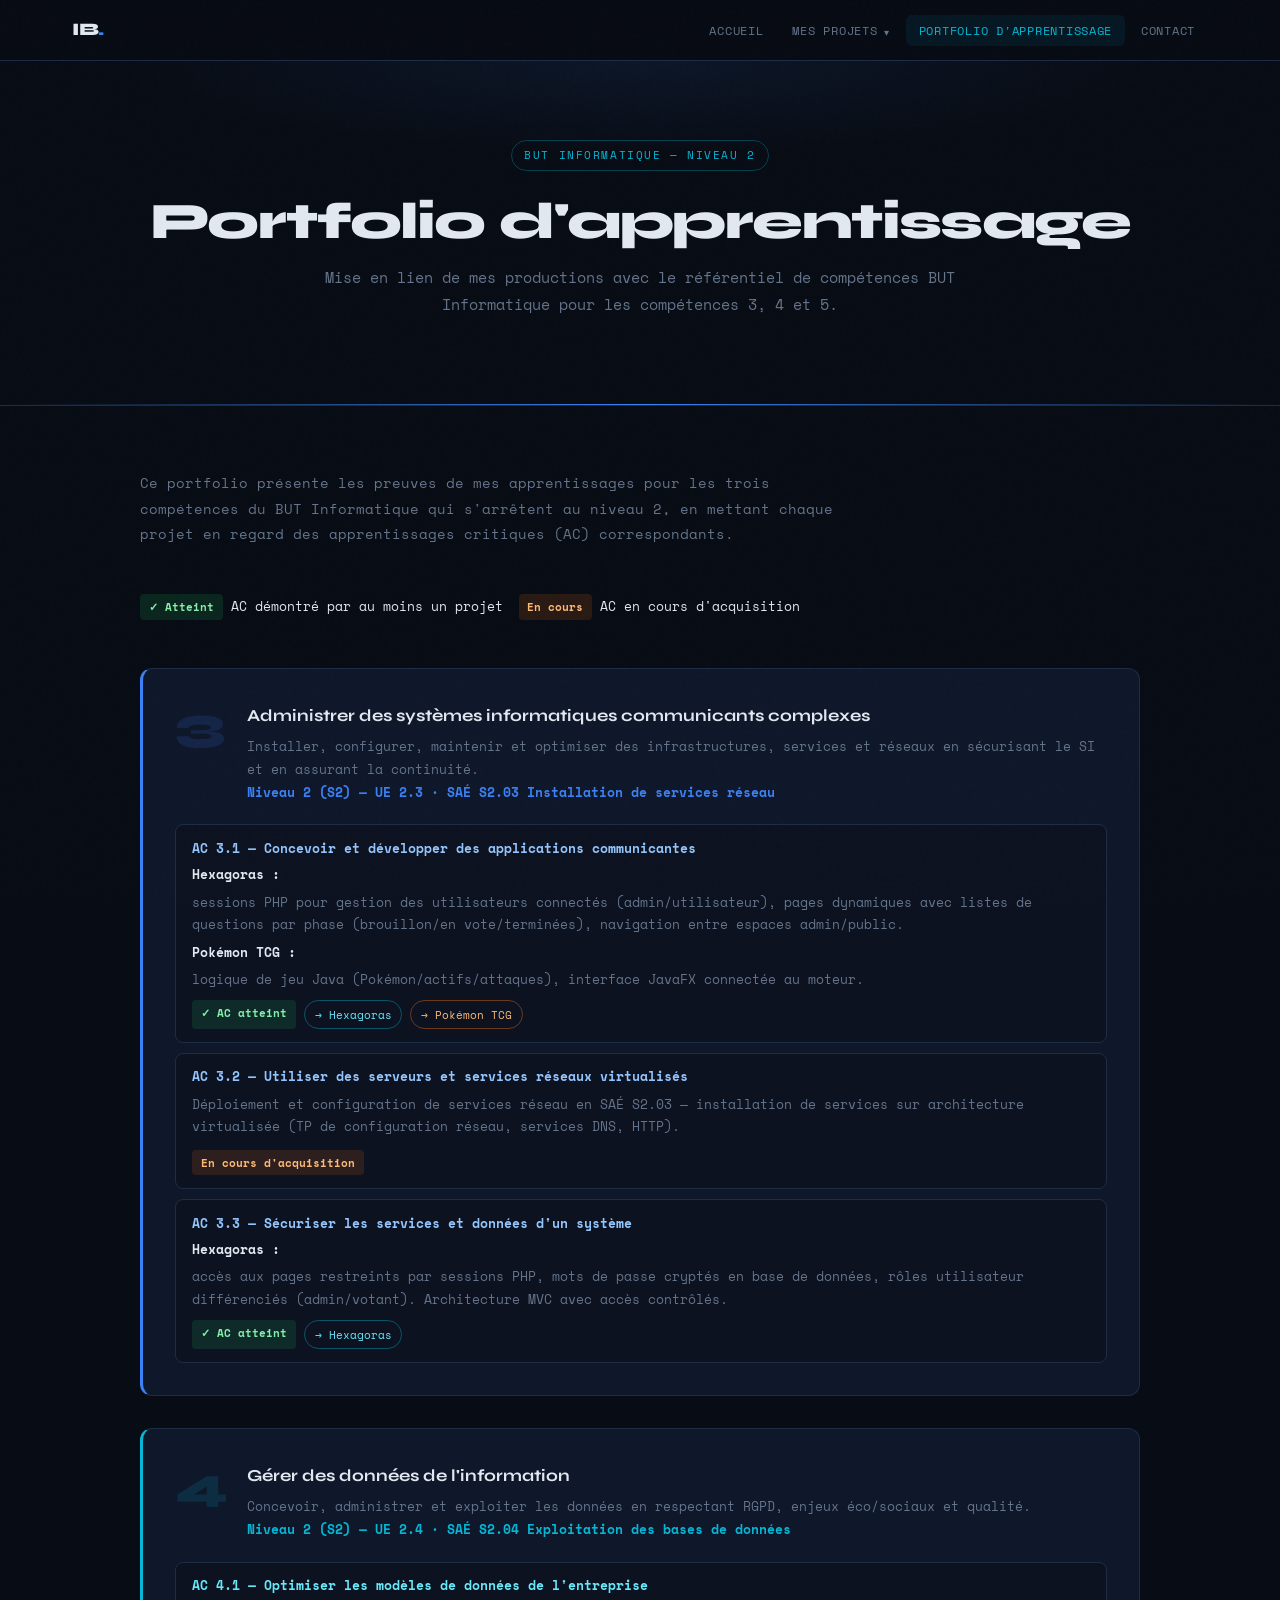
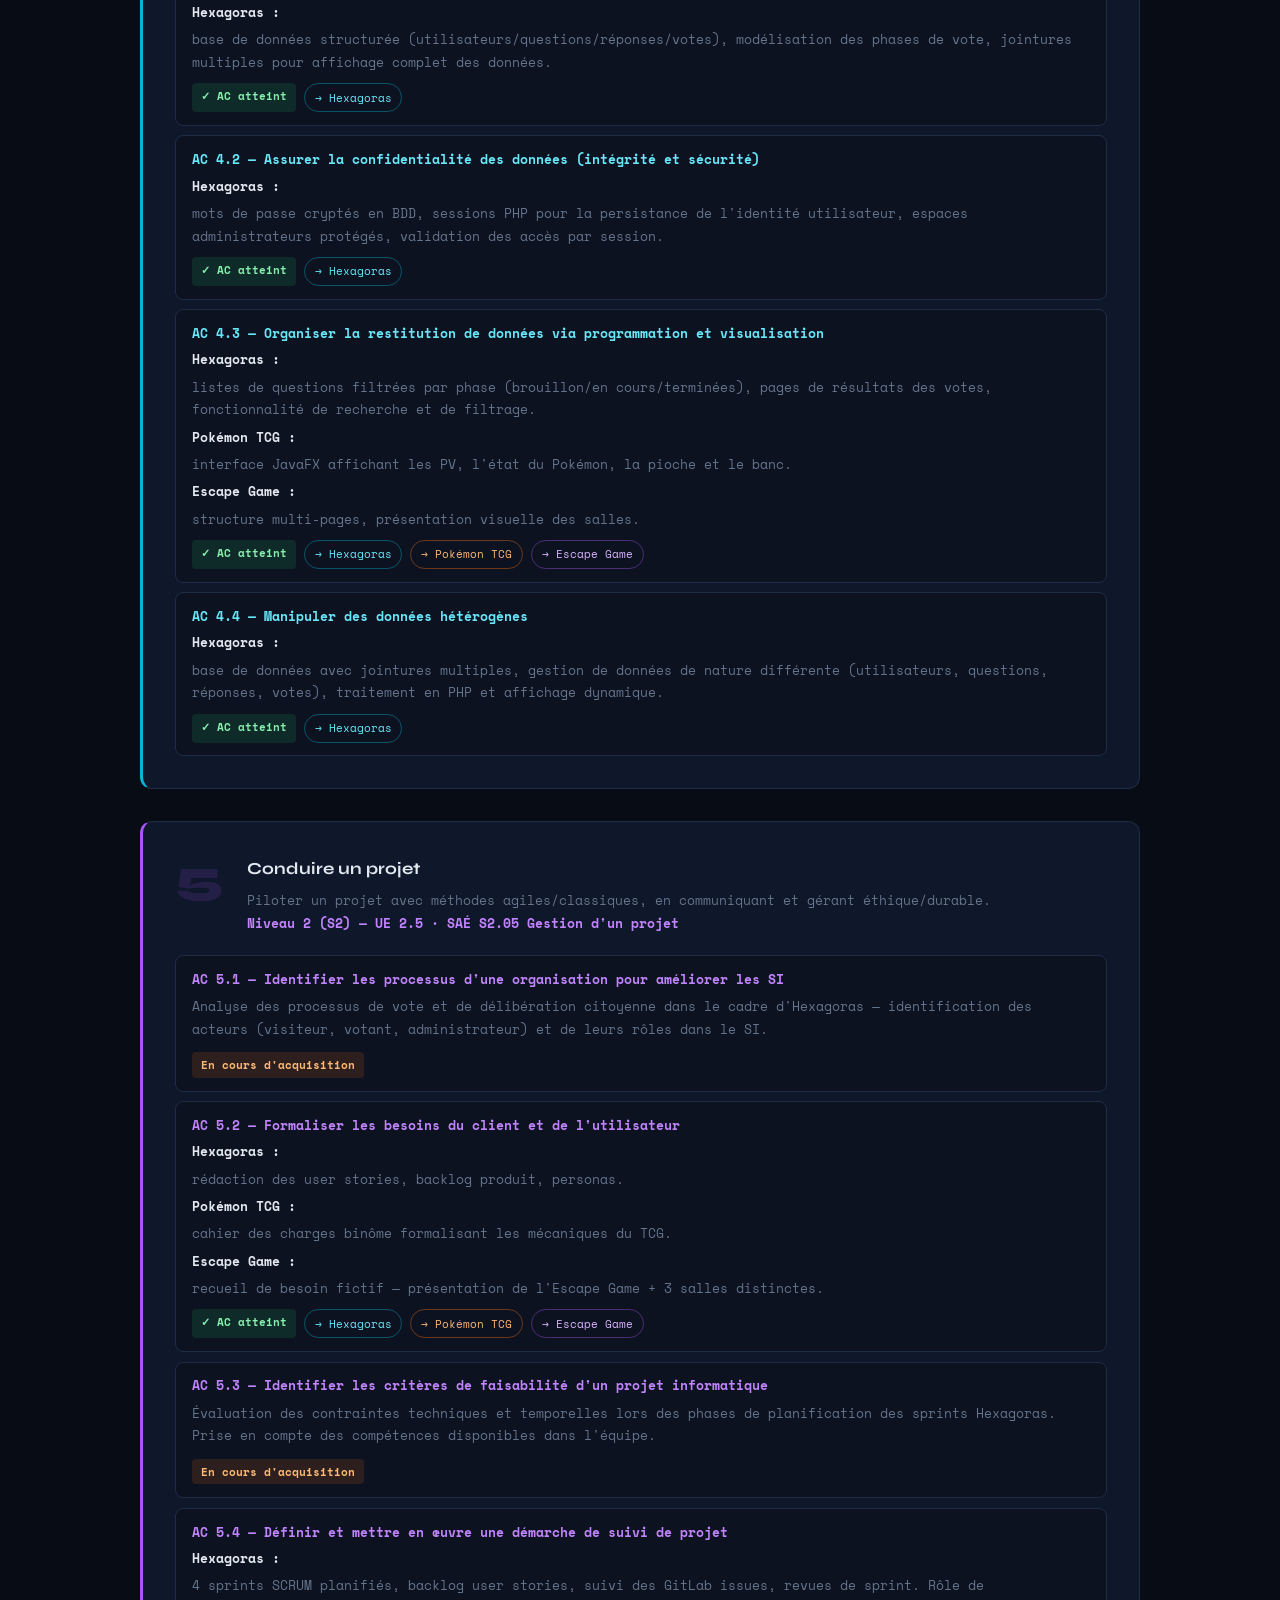
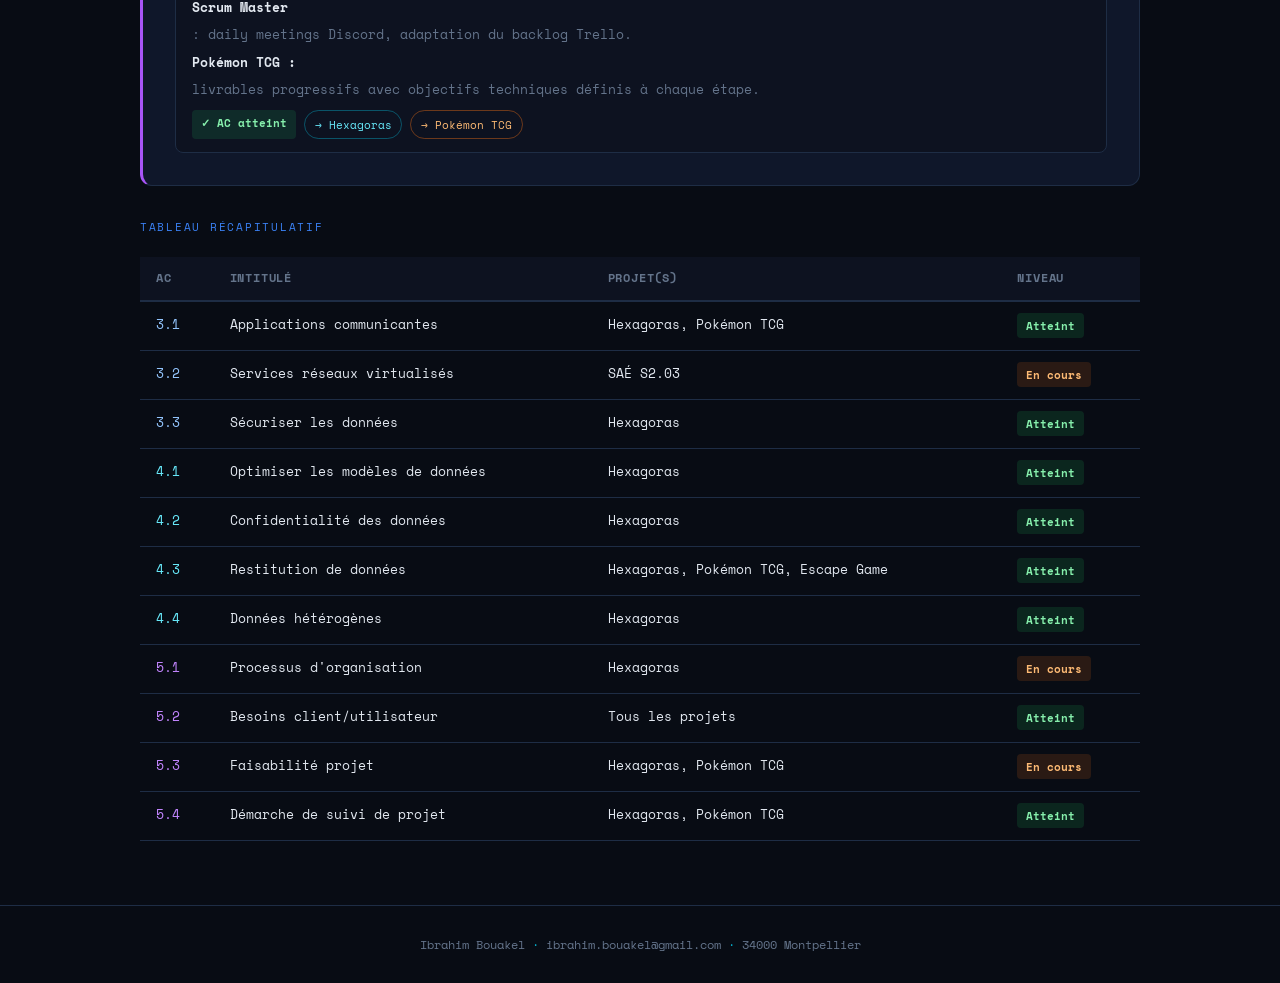
==== commit 5abbd07b: "Update competences.html" ====
--- a/competences.html
+++ b/competences.html
@@ -7,7 +7,7 @@
   <link rel="stylesheet" href="style.css" />
 </head>
 <body>
- 
+
 <!-- ═══ NAV ══════════════════════════════════════════════ -->
 <nav>
   <div class="nav-inner">
@@ -20,6 +20,7 @@
           <a href="projets.html#hexagoras">Hexagoras</a>
           <a href="projets.html#pokemon">Pokémon TCG</a>
           <a href="projets.html#escape">Escape Game</a>
+          <a href="projets.html#noodle">Noodle</a>
         </div>
       </li>
       <li><a href="competences.html" class="active">Portfolio d'apprentissage</a></li>
@@ -30,27 +31,27 @@
     </div>
   </div>
 </nav>
- 
+
 <div class="page-wrap">
- 
+
   <!-- Sub-hero -->
   <div class="sub-hero">
     <div class="tag-label fu">BUT Informatique — Niveau 2</div>
     <h1 class="hero-title fu fu1" style="font-size:clamp(1.8rem,5vw,3.2rem)">Portfolio d'apprentissage</h1>
     <p class="hero-sub fu fu2" style="max-width:640px">Mise en lien de mes productions avec le référentiel de compétences BUT Informatique pour les compétences 3, 4 et 5.</p>
   </div>
- 
+
   <section>
     <div class="container">
- 
+
       <p style="color:var(--muted);font-size:.9rem;max-width:700px;margin-bottom:3rem">Ce portfolio présente les preuves de mes apprentissages pour les trois compétences du BUT Informatique qui s'arrêtent au niveau 2, en mettant chaque projet en regard des apprentissages critiques (AC) correspondants.</p>
- 
+
       <!-- ─── Légende rapide ──────────────────────── -->
       <div style="display:flex;gap:1rem;flex-wrap:wrap;margin-bottom:3rem;font-size:.82rem">
         <div style="display:flex;align-items:center;gap:.5rem"><span class="level-badge level-ok">✓ Atteint</span> AC démontré par au moins un projet</div>
         <div style="display:flex;align-items:center;gap:.5rem"><span class="level-badge level-partial">En cours</span> AC en cours d'acquisition</div>
       </div>
- 
+
       <!-- ═══ COMPÉTENCE 3 ═══════════════════════════ -->
       <div class="comp-card c3" id="comp3">
         <div class="comp-header">
@@ -62,7 +63,7 @@
           </div>
         </div>
         <div class="comp-ac-grid">
- 
+
           <div class="comp-ac">
             <strong style="color:#93c5fd">AC 3.1 — Concevoir et développer des applications communicantes</strong>
             <p><strong style="color:var(--text)">Hexagoras :</strong> sessions PHP pour gestion des utilisateurs connectés (admin/utilisateur), pages dynamiques avec listes de questions par phase (brouillon/en vote/terminées), navigation entre espaces admin/public.</p>
@@ -73,7 +74,7 @@
               <a href="projets.html#pokemon" class="tag orange" style="text-decoration:none">→ Pokémon TCG</a>
             </div>
           </div>
- 
+
           <div class="comp-ac">
             <strong style="color:#93c5fd">AC 3.2 — Utiliser des serveurs et services réseaux virtualisés</strong>
             <p>Déploiement et configuration de services réseau en SAÉ S2.03 — installation de services sur architecture virtualisée (TP de configuration réseau, services DNS, HTTP).</p>
@@ -81,7 +82,7 @@
               <span class="level-badge level-partial">En cours d'acquisition</span>
             </div>
           </div>
- 
+
           <div class="comp-ac">
             <strong style="color:#93c5fd">AC 3.3 — Sécuriser les services et données d'un système</strong>
             <p><strong style="color:var(--text)">Hexagoras :</strong> accès aux pages restreints par sessions PHP, mots de passe cryptés en base de données, rôles utilisateur différenciés (admin/votant). Architecture MVC avec accès contrôlés.</p>
@@ -90,10 +91,10 @@
               <a href="projets.html#hexagoras" class="tag cyan" style="text-decoration:none">→ Hexagoras</a>
             </div>
           </div>
- 
-        </div>
-      </div>
- 
+
+        </div>
+      </div>
+
       <!-- ═══ COMPÉTENCE 4 ═══════════════════════════ -->
       <div class="comp-card c4" id="comp4">
         <div class="comp-header">
@@ -105,7 +106,7 @@
           </div>
         </div>
         <div class="comp-ac-grid">
- 
+
           <div class="comp-ac">
             <strong style="color:#67e8f9">AC 4.1 — Optimiser les modèles de données de l'entreprise</strong>
             <p><strong style="color:var(--text)">Hexagoras :</strong> base de données structurée (utilisateurs/questions/réponses/votes), modélisation des phases de vote, jointures multiples pour affichage complet des données.</p>
@@ -114,7 +115,7 @@
               <a href="projets.html#hexagoras" class="tag cyan" style="text-decoration:none">→ Hexagoras</a>
             </div>
           </div>
- 
+
           <div class="comp-ac">
             <strong style="color:#67e8f9">AC 4.2 — Assurer la confidentialité des données (intégrité et sécurité)</strong>
             <p><strong style="color:var(--text)">Hexagoras :</strong> mots de passe cryptés en BDD, sessions PHP pour la persistance de l'identité utilisateur, espaces administrateurs protégés, validation des accès par session.</p>
@@ -123,7 +124,7 @@
               <a href="projets.html#hexagoras" class="tag cyan" style="text-decoration:none">→ Hexagoras</a>
             </div>
           </div>
- 
+
           <div class="comp-ac">
             <strong style="color:#67e8f9">AC 4.3 — Organiser la restitution de données via programmation et visualisation</strong>
             <p><strong style="color:var(--text)">Hexagoras :</strong> listes de questions filtrées par phase (brouillon/en cours/terminées), pages de résultats des votes, fonctionnalité de recherche et de filtrage.</p>
@@ -136,7 +137,7 @@
               <a href="projets.html#escape" class="tag purple" style="text-decoration:none">→ Escape Game</a>
             </div>
           </div>
- 
+
           <div class="comp-ac">
             <strong style="color:#67e8f9">AC 4.4 — Manipuler des données hétérogènes</strong>
             <p><strong style="color:var(--text)">Hexagoras :</strong> base de données avec jointures multiples, gestion de données de nature différente (utilisateurs, questions, réponses, votes), traitement en PHP et affichage dynamique.</p>
@@ -145,10 +146,10 @@
               <a href="projets.html#hexagoras" class="tag cyan" style="text-decoration:none">→ Hexagoras</a>
             </div>
           </div>
- 
-        </div>
-      </div>
- 
+
+        </div>
+      </div>
+
       <!-- ═══ COMPÉTENCE 5 ═══════════════════════════ -->
       <div class="comp-card c5" id="comp5">
         <div class="comp-header">
@@ -160,7 +161,7 @@
           </div>
         </div>
         <div class="comp-ac-grid">
- 
+
           <div class="comp-ac">
             <strong style="color:#c084fc">AC 5.1 — Identifier les processus d'une organisation pour améliorer les SI</strong>
             <p>Analyse des processus de vote et de délibération citoyenne dans le cadre d'Hexagoras — identification des acteurs (visiteur, votant, administrateur) et de leurs rôles dans le SI.</p>
@@ -168,7 +169,7 @@
               <span class="level-badge level-partial">En cours d'acquisition</span>
             </div>
           </div>
- 
+
           <div class="comp-ac">
             <strong style="color:#c084fc">AC 5.2 — Formaliser les besoins du client et de l'utilisateur</strong>
             <p><strong style="color:var(--text)">Hexagoras :</strong> rédaction des user stories, backlog produit, personas.</p>
@@ -181,7 +182,7 @@
               <a href="projets.html#escape" class="tag purple" style="text-decoration:none">→ Escape Game</a>
             </div>
           </div>
- 
+
           <div class="comp-ac">
             <strong style="color:#c084fc">AC 5.3 — Identifier les critères de faisabilité d'un projet informatique</strong>
             <p>Évaluation des contraintes techniques et temporelles lors des phases de planification des sprints Hexagoras. Prise en compte des compétences disponibles dans l'équipe.</p>
@@ -189,7 +190,7 @@
               <span class="level-badge level-partial">En cours d'acquisition</span>
             </div>
           </div>
- 
+
           <div class="comp-ac">
             <strong style="color:#c084fc">AC 5.4 — Définir et mettre en œuvre une démarche de suivi de projet</strong>
             <p><strong style="color:var(--text)">Hexagoras :</strong> 4 sprints SCRUM planifiés, backlog user stories, suivi des GitLab issues, revues de sprint. Rôle de <strong style="color:var(--text)">Scrum Master</strong> : daily meetings Discord, adaptation du backlog Trello.</p>
@@ -200,10 +201,10 @@
               <a href="projets.html#pokemon" class="tag orange" style="text-decoration:none">→ Pokémon TCG</a>
             </div>
           </div>
- 
-        </div>
-      </div>
- 
+
+        </div>
+      </div>
+
       <!-- ─── Tableau récapitulatif ───────────────── -->
       <div style="margin-top:1.5rem">
         <div class="section-label" style="margin-bottom:1.25rem">Tableau récapitulatif</div>
@@ -233,15 +234,15 @@
           </table>
         </div>
       </div>
- 
+
     </div>
   </section>
 </div><!-- /page-wrap -->
- 
+
 <footer>
   <p>Ibrahim Bouakel <span class="dot">·</span>
-    <a href="/cdn-cgi/l/email-protection#a8c1cadac9c0c1c586cac7ddc9c3cdc4e8cfc5c9c1c486cbc7c5"><span class="__cf_email__" data-cfemail="553c3727343d3c387b373a20343e3039153238343c397b363a38">[email&#160;protected]</span></a>
-   
+    <a href="mailto:ibrahim.bouakel@gmail.com">ibrahim.bouakel@gmail.com</a>
+    <span class="dot">·</span> 34000 Montpellier
   </p>
 </footer>
 
